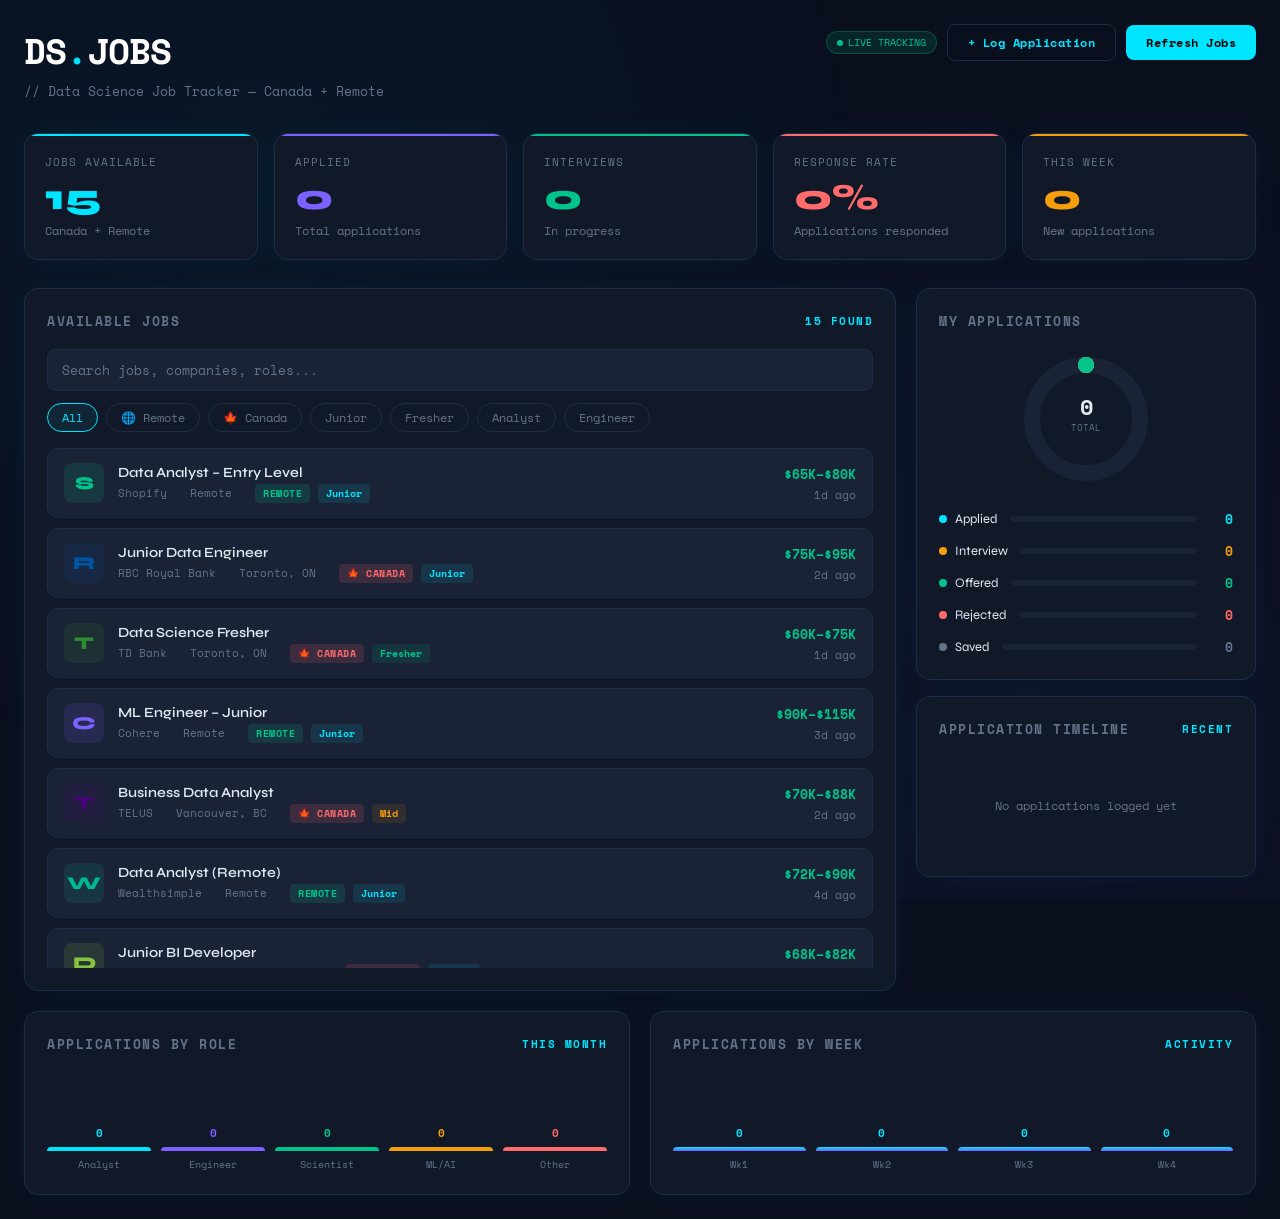
==== ds_job_tracker.html @ 75e27d28 "Update print statement from 'Hello' to 'Goodbye'" ====
<!DOCTYPE html>
<html lang="en">
<head>
<meta charset="UTF-8">
<meta name="viewport" content="width=device-width, initial-scale=1.0">
<title>DS Job Tracker</title>
<link href="https://fonts.googleapis.com/css2?family=Space+Mono:wght@400;700&family=Syne:wght@400;600;800&display=swap" rel="stylesheet">
<style>
  :root {
    --bg: #0a0f1e;
    --surface: #111827;
    --surface2: #1a2235;
    --border: #1e2d45;
    --accent: #00e5ff;
    --accent2: #7b61ff;
    --accent3: #ff6b6b;
    --accent4: #00c48c;
    --text: #e2e8f0;
    --muted: #64748b;
    --card-glow: 0 0 24px rgba(0,229,255,0.06);
  }

  * { box-sizing: border-box; margin: 0; padding: 0; }

  body {
    background: var(--bg);
    color: var(--text);
    font-family: 'Syne', sans-serif;
    min-height: 100vh;
    padding: 24px;
  }

  /* Grid noise texture overlay */
  body::before {
    content: '';
    position: fixed;
    inset: 0;
    background-image: radial-gradient(circle at 20% 20%, rgba(0,229,255,0.04) 0%, transparent 50%),
                      radial-gradient(circle at 80% 80%, rgba(123,97,255,0.04) 0%, transparent 50%);
    pointer-events: none;
    z-index: 0;
  }

  .container { max-width: 1300px; margin: 0 auto; position: relative; z-index: 1; }

  header {
    display: flex;
    align-items: flex-start;
    justify-content: space-between;
    margin-bottom: 32px;
    flex-wrap: wrap;
    gap: 16px;
  }

  .logo-area h1 {
    font-family: 'Space Mono', monospace;
    font-size: clamp(22px, 4vw, 36px);
    font-weight: 700;
    letter-spacing: -1px;
    color: #fff;
  }

  .logo-area h1 span { color: var(--accent); }

  .logo-area p {
    color: var(--muted);
    font-size: 13px;
    margin-top: 4px;
    font-family: 'Space Mono', monospace;
  }

  .header-actions { display: flex; gap: 10px; align-items: center; }

  .btn {
    padding: 9px 20px;
    border-radius: 8px;
    border: none;
    cursor: pointer;
    font-family: 'Space Mono', monospace;
    font-size: 12px;
    font-weight: 700;
    letter-spacing: 0.5px;
    transition: all 0.2s;
  }

  .btn-primary {
    background: var(--accent);
    color: #000;
  }
  .btn-primary:hover { background: #fff; transform: translateY(-1px); }

  .btn-ghost {
    background: transparent;
    color: var(--accent);
    border: 1px solid var(--border);
  }
  .btn-ghost:hover { border-color: var(--accent); background: rgba(0,229,255,0.06); }

  /* Stats Row */
  .stats-row {
    display: grid;
    grid-template-columns: repeat(auto-fit, minmax(180px, 1fr));
    gap: 16px;
    margin-bottom: 28px;
  }

  .stat-card {
    background: var(--surface);
    border: 1px solid var(--border);
    border-radius: 14px;
    padding: 20px;
    box-shadow: var(--card-glow);
    position: relative;
    overflow: hidden;
    transition: transform 0.2s;
  }

  .stat-card:hover { transform: translateY(-2px); }

  .stat-card::before {
    content: '';
    position: absolute;
    top: 0; left: 0; right: 0;
    height: 2px;
    border-radius: 14px 14px 0 0;
  }

  .stat-card.c1::before { background: var(--accent); }
  .stat-card.c2::before { background: var(--accent2); }
  .stat-card.c3::before { background: var(--accent4); }
  .stat-card.c4::before { background: var(--accent3); }
  .stat-card.c5::before { background: #f59e0b; }

  .stat-label {
    font-size: 11px;
    color: var(--muted);
    text-transform: uppercase;
    letter-spacing: 1px;
    font-family: 'Space Mono', monospace;
    margin-bottom: 10px;
  }

  .stat-value {
    font-size: 36px;
    font-weight: 800;
    line-height: 1;
    margin-bottom: 6px;
  }

  .stat-sub {
    font-size: 12px;
    color: var(--muted);
    font-family: 'Space Mono', monospace;
  }

  /* Main grid */
  .main-grid {
    display: grid;
    grid-template-columns: 1fr 340px;
    gap: 20px;
    margin-bottom: 20px;
  }

  @media (max-width: 900px) {
    .main-grid { grid-template-columns: 1fr; }
  }

  .card {
    background: var(--surface);
    border: 1px solid var(--border);
    border-radius: 14px;
    padding: 22px;
    box-shadow: var(--card-glow);
  }

  .card-title {
    font-size: 13px;
    font-weight: 600;
    text-transform: uppercase;
    letter-spacing: 1.5px;
    color: var(--muted);
    margin-bottom: 18px;
    display: flex;
    align-items: center;
    justify-content: space-between;
    font-family: 'Space Mono', monospace;
  }

  .card-title span { color: var(--accent); font-size: 11px; }

  /* Job listings */
  .filters {
    display: flex;
    gap: 8px;
    flex-wrap: wrap;
    margin-bottom: 16px;
  }

  .filter-btn {
    padding: 5px 14px;
    border-radius: 20px;
    border: 1px solid var(--border);
    background: transparent;
    color: var(--muted);
    font-size: 12px;
    cursor: pointer;
    font-family: 'Space Mono', monospace;
    transition: all 0.18s;
  }

  .filter-btn.active, .filter-btn:hover {
    border-color: var(--accent);
    color: var(--accent);
    background: rgba(0,229,255,0.07);
  }

  .job-list { display: flex; flex-direction: column; gap: 10px; max-height: 520px; overflow-y: auto; }

  .job-list::-webkit-scrollbar { width: 4px; }
  .job-list::-webkit-scrollbar-track { background: transparent; }
  .job-list::-webkit-scrollbar-thumb { background: var(--border); border-radius: 4px; }

  .job-item {
    display: flex;
    align-items: center;
    gap: 14px;
    padding: 14px 16px;
    background: var(--surface2);
    border: 1px solid var(--border);
    border-radius: 10px;
    cursor: pointer;
    transition: all 0.18s;
    position: relative;
  }

  .job-item:hover { border-color: var(--accent); background: rgba(0,229,255,0.03); }

  .job-logo {
    width: 40px; height: 40px;
    border-radius: 8px;
    display: flex;
    align-items: center;
    justify-content: center;
    font-size: 18px;
    flex-shrink: 0;
    font-weight: 800;
  }

  .job-info { flex: 1; min-width: 0; }

  .job-title {
    font-size: 14px;
    font-weight: 600;
    margin-bottom: 3px;
    white-space: nowrap;
    overflow: hidden;
    text-overflow: ellipsis;
  }

  .job-meta {
    font-size: 11px;
    color: var(--muted);
    font-family: 'Space Mono', monospace;
    display: flex;
    gap: 8px;
    align-items: center;
    flex-wrap: wrap;
  }

  .job-meta .dot { color: var(--border); }

  .badge {
    padding: 2px 8px;
    border-radius: 4px;
    font-size: 10px;
    font-family: 'Space Mono', monospace;
    font-weight: 700;
    text-transform: uppercase;
    letter-spacing: 0.5px;
  }

  .badge-remote { background: rgba(0,196,140,0.15); color: var(--accent4); }
  .badge-canada { background: rgba(255,107,107,0.15); color: var(--accent3); }
  .badge-hybrid { background: rgba(123,97,255,0.15); color: var(--accent2); }

  .level-badge {
    padding: 2px 8px;
    border-radius: 4px;
    font-size: 10px;
    font-family: 'Space Mono', monospace;
    font-weight: 700;
  }

  .level-junior { background: rgba(0,229,255,0.1); color: var(--accent); }
  .level-mid { background: rgba(245,158,11,0.1); color: #f59e0b; }
  .level-fresh { background: rgba(0,196,140,0.12); color: var(--accent4); }

  .job-right { text-align: right; flex-shrink: 0; }
  .job-salary { font-size: 13px; font-weight: 700; color: var(--accent4); font-family: 'Space Mono', monospace; }
  .job-age { font-size: 11px; color: var(--muted); font-family: 'Space Mono', monospace; margin-top: 3px; }

  /* Application status mini-bar */
  .status-dot {
    width: 8px; height: 8px;
    border-radius: 50%;
    flex-shrink: 0;
  }
  .status-dot.applied { background: var(--accent); }
  .status-dot.interview { background: #f59e0b; }
  .status-dot.offered { background: var(--accent4); }
  .status-dot.rejected { background: var(--accent3); }
  .status-dot.saved { background: var(--muted); }

  /* Sidebar - Application tracker */
  .app-stats { display: flex; flex-direction: column; gap: 12px; }

  .app-status-row {
    display: flex;
    align-items: center;
    justify-content: space-between;
  }

  .app-status-label {
    display: flex;
    align-items: center;
    gap: 8px;
    font-size: 13px;
  }

  .app-status-bar-wrap {
    flex: 1;
    margin: 0 12px;
    background: var(--surface2);
    border-radius: 4px;
    height: 6px;
    overflow: hidden;
  }

  .app-status-bar {
    height: 100%;
    border-radius: 4px;
    transition: width 1s ease;
  }

  .app-count {
    font-family: 'Space Mono', monospace;
    font-size: 13px;
    font-weight: 700;
    min-width: 24px;
    text-align: right;
  }

  /* Donut chart */
  .donut-wrap { display: flex; justify-content: center; margin: 16px 0 20px; }

  svg.donut { width: 140px; height: 140px; }

  /* Timeline */
  .timeline { display: flex; flex-direction: column; gap: 0; max-height: 320px; overflow-y: auto; }

  .timeline::-webkit-scrollbar { width: 4px; }
  .timeline::-webkit-scrollbar-thumb { background: var(--border); border-radius: 4px; }

  .tl-item {
    display: flex;
    gap: 12px;
    position: relative;
    padding-bottom: 16px;
  }

  .tl-item:last-child { padding-bottom: 0; }

  .tl-line {
    display: flex;
    flex-direction: column;
    align-items: center;
    flex-shrink: 0;
  }

  .tl-dot {
    width: 10px; height: 10px;
    border-radius: 50%;
    flex-shrink: 0;
    margin-top: 3px;
  }

  .tl-connector {
    width: 1px;
    flex: 1;
    background: var(--border);
    margin-top: 4px;
    min-height: 20px;
  }

  .tl-item:last-child .tl-connector { display: none; }

  .tl-body { flex: 1; }

  .tl-date {
    font-size: 10px;
    color: var(--muted);
    font-family: 'Space Mono', monospace;
    margin-bottom: 3px;
  }

  .tl-title { font-size: 13px; font-weight: 600; margin-bottom: 2px; }
  .tl-company { font-size: 11px; color: var(--muted); font-family: 'Space Mono', monospace; }

  /* Bottom row */
  .bottom-row {
    display: grid;
    grid-template-columns: 1fr 1fr;
    gap: 20px;
  }

  @media (max-width: 700px) {
    .bottom-row { grid-template-columns: 1fr; }
  }

  /* Bar chart */
  .bar-chart { display: flex; align-items: flex-end; gap: 10px; height: 100px; margin-top: 8px; }

  .bar-col { display: flex; flex-direction: column; align-items: center; gap: 6px; flex: 1; }

  .bar {
    width: 100%;
    border-radius: 4px 4px 0 0;
    transition: height 0.8s ease;
    min-height: 4px;
  }

  .bar-label { font-size: 10px; color: var(--muted); font-family: 'Space Mono', monospace; text-align: center; }
  .bar-val { font-size: 11px; font-weight: 700; font-family: 'Space Mono', monospace; }

  /* Add job modal */
  .modal-overlay {
    display: none;
    position: fixed;
    inset: 0;
    background: rgba(10,15,30,0.85);
    backdrop-filter: blur(4px);
    z-index: 100;
    align-items: center;
    justify-content: center;
  }

  .modal-overlay.open { display: flex; }

  .modal {
    background: var(--surface);
    border: 1px solid var(--border);
    border-radius: 18px;
    padding: 28px;
    width: 480px;
    max-width: 95vw;
    max-height: 90vh;
    overflow-y: auto;
    box-shadow: 0 24px 60px rgba(0,0,0,0.6);
  }

  .modal h2 {
    font-size: 18px;
    font-weight: 800;
    margin-bottom: 20px;
    font-family: 'Space Mono', monospace;
  }

  .form-group { margin-bottom: 16px; }

  .form-group label {
    display: block;
    font-size: 11px;
    color: var(--muted);
    text-transform: uppercase;
    letter-spacing: 1px;
    font-family: 'Space Mono', monospace;
    margin-bottom: 7px;
  }

  .form-group input,
  .form-group select,
  .form-group textarea {
    width: 100%;
    background: var(--surface2);
    border: 1px solid var(--border);
    border-radius: 8px;
    color: var(--text);
    font-family: 'Syne', sans-serif;
    font-size: 14px;
    padding: 10px 14px;
    outline: none;
    transition: border-color 0.18s;
  }

  .form-group input:focus,
  .form-group select:focus,
  .form-group textarea:focus { border-color: var(--accent); }

  .form-group textarea { resize: vertical; min-height: 70px; }

  .form-row { display: grid; grid-template-columns: 1fr 1fr; gap: 12px; }

  .modal-actions { display: flex; gap: 10px; margin-top: 20px; }

  /* Chip group */
  .chip-group { display: flex; gap: 8px; flex-wrap: wrap; }

  .chip {
    padding: 6px 14px;
    border-radius: 20px;
    border: 1px solid var(--border);
    background: transparent;
    color: var(--muted);
    font-size: 12px;
    cursor: pointer;
    font-family: 'Space Mono', monospace;
    transition: all 0.15s;
  }

  .chip.selected {
    border-color: var(--accent);
    color: var(--accent);
    background: rgba(0,229,255,0.08);
  }

  .live-badge {
    display: inline-flex;
    align-items: center;
    gap: 5px;
    background: rgba(0,196,140,0.12);
    color: var(--accent4);
    font-size: 10px;
    font-family: 'Space Mono', monospace;
    padding: 3px 10px;
    border-radius: 20px;
    border: 1px solid rgba(0,196,140,0.25);
  }

  .live-dot {
    width: 6px; height: 6px;
    border-radius: 50%;
    background: var(--accent4);
    animation: pulse 1.5s infinite;
  }

  @keyframes pulse {
    0%, 100% { opacity: 1; }
    50% { opacity: 0.3; }
  }

  .empty-state {
    text-align: center;
    padding: 40px 20px;
    color: var(--muted);
    font-family: 'Space Mono', monospace;
    font-size: 12px;
  }

  .search-bar {
    width: 100%;
    background: var(--surface2);
    border: 1px solid var(--border);
    border-radius: 8px;
    color: var(--text);
    font-family: 'Space Mono', monospace;
    font-size: 13px;
    padding: 10px 14px;
    outline: none;
    margin-bottom: 12px;
    transition: border-color 0.18s;
  }

  .search-bar:focus { border-color: var(--accent); }
  .search-bar::placeholder { color: var(--muted); }

  option { background: var(--surface); }
</style>
</head>
<body>
<div class="container">
  <header>
    <div class="logo-area">
      <h1>DS<span>.</span>JOBS</h1>
      <p>// Data Science Job Tracker — Canada + Remote</p>
    </div>
    <div class="header-actions">
      <div class="live-badge"><div class="live-dot"></div> LIVE TRACKING</div>
      <button class="btn btn-ghost" onclick="openModal()">+ Log Application</button>
      <button class="btn btn-primary" onclick="fetchNewJobs()">Refresh Jobs</button>
    </div>
  </header>

  <!-- Stats row -->
  <div class="stats-row" id="statsRow">
    <div class="stat-card c1">
      <div class="stat-label">Jobs Available</div>
      <div class="stat-value" id="statAvailable" style="color:var(--accent)">—</div>
      <div class="stat-sub">Canada + Remote</div>
    </div>
    <div class="stat-card c2">
      <div class="stat-label">Applied</div>
      <div class="stat-value" id="statApplied" style="color:var(--accent2)">0</div>
      <div class="stat-sub">Total applications</div>
    </div>
    <div class="stat-card c3">
      <div class="stat-label">Interviews</div>
      <div class="stat-value" id="statInterview" style="color:var(--accent4)">0</div>
      <div class="stat-sub">In progress</div>
    </div>
    <div class="stat-card c4">
      <div class="stat-label">Response Rate</div>
      <div class="stat-value" id="statRate" style="color:var(--accent3)">0%</div>
      <div class="stat-sub">Applications responded</div>
    </div>
    <div class="stat-card c5">
      <div class="stat-label">This Week</div>
      <div class="stat-value" id="statWeek" style="color:#f59e0b">0</div>
      <div class="stat-sub">New applications</div>
    </div>
  </div>

  <!-- Main Grid -->
  <div class="main-grid">
    <!-- Job Listings -->
    <div class="card">
      <div class="card-title">
        Available Jobs <span id="jobCount">Loading...</span>
      </div>
      <input type="text" class="search-bar" placeholder="Search jobs, companies, roles..." id="searchBar" oninput="filterJobs()">
      <div class="filters" id="filterBar">
        <button class="filter-btn active" onclick="setFilter('all', this)">All</button>
        <button class="filter-btn" onclick="setFilter('remote', this)">🌐 Remote</button>
        <button class="filter-btn" onclick="setFilter('canada', this)">🍁 Canada</button>
        <button class="filter-btn" onclick="setFilter('junior', this)">Junior</button>
        <button class="filter-btn" onclick="setFilter('fresh', this)">Fresher</button>
        <button class="filter-btn" onclick="setFilter('analyst', this)">Analyst</button>
        <button class="filter-btn" onclick="setFilter('engineer', this)">Engineer</button>
      </div>
      <div class="job-list" id="jobList">
        <div class="empty-state">⟳ Fetching latest jobs...</div>
      </div>
    </div>

    <!-- Sidebar -->
    <div style="display:flex;flex-direction:column;gap:16px;">
      <!-- Application Status -->
      <div class="card">
        <div class="card-title">My Applications</div>
        <!-- Donut -->
        <div class="donut-wrap">
          <svg class="donut" viewBox="0 0 140 140">
            <circle cx="70" cy="70" r="54" fill="none" stroke="#1a2235" stroke-width="16"/>
            <circle id="donut-applied" cx="70" cy="70" r="54" fill="none" stroke="#00e5ff" stroke-width="16"
              stroke-dasharray="0 339" stroke-linecap="round" transform="rotate(-90 70 70)" style="transition:stroke-dasharray 1s ease"/>
            <circle id="donut-interview" cx="70" cy="70" r="54" fill="none" stroke="#f59e0b" stroke-width="16"
              stroke-dasharray="0 339" stroke-dashoffset="0" stroke-linecap="round" transform="rotate(-90 70 70)" style="transition:all 1s ease"/>
            <circle id="donut-offered" cx="70" cy="70" r="54" fill="none" stroke="#00c48c" stroke-width="16"
              stroke-dasharray="0 339" stroke-linecap="round" transform="rotate(-90 70 70)" style="transition:all 1s ease"/>
            <text x="70" y="66" text-anchor="middle" fill="#e2e8f0" font-family="Space Mono" font-size="22" font-weight="700" id="donutTotal">0</text>
            <text x="70" y="82" text-anchor="middle" fill="#64748b" font-family="Space Mono" font-size="9">TOTAL</text>
          </svg>
        </div>
        <div class="app-stats" id="appStats">
          <div class="app-status-row">
            <div class="app-status-label"><div class="status-dot applied"></div> Applied</div>
            <div class="app-status-bar-wrap"><div class="app-status-bar" id="bar-applied" style="background:var(--accent);width:0%"></div></div>
            <div class="app-count" style="color:var(--accent)" id="cnt-applied">0</div>
          </div>
          <div class="app-status-row">
            <div class="app-status-label"><div class="status-dot interview"></div> Interview</div>
            <div class="app-status-bar-wrap"><div class="app-status-bar" id="bar-interview" style="background:#f59e0b;width:0%"></div></div>
            <div class="app-count" style="color:#f59e0b" id="cnt-interview">0</div>
          </div>
          <div class="app-status-row">
            <div class="app-status-label"><div class="status-dot offered"></div> Offered</div>
            <div class="app-status-bar-wrap"><div class="app-status-bar" id="bar-offered" style="background:var(--accent4);width:0%"></div></div>
            <div class="app-count" style="color:var(--accent4)" id="cnt-offered">0</div>
          </div>
          <div class="app-status-row">
            <div class="app-status-label"><div class="status-dot rejected"></div> Rejected</div>
            <div class="app-status-bar-wrap"><div class="app-status-bar" id="bar-rejected" style="background:var(--accent3);width:0%"></div></div>
            <div class="app-count" style="color:var(--accent3)" id="cnt-rejected">0</div>
          </div>
          <div class="app-status-row">
            <div class="app-status-label"><div class="status-dot saved"></div> Saved</div>
            <div class="app-status-bar-wrap"><div class="app-status-bar" id="bar-saved" style="background:var(--muted);width:0%"></div></div>
            <div class="app-count" style="color:var(--muted)" id="cnt-saved">0</div>
          </div>
        </div>
      </div>

      <!-- Timeline -->
      <div class="card">
        <div class="card-title">Application Timeline <span>RECENT</span></div>
        <div class="timeline" id="timeline">
          <div class="empty-state">No applications logged yet</div>
        </div>
      </div>
    </div>
  </div>

  <!-- Bottom Row: Charts -->
  <div class="bottom-row">
    <div class="card">
      <div class="card-title">Applications by Role <span>THIS MONTH</span></div>
      <div class="bar-chart" id="roleChart">
        <div class="bar-col"><div class="bar-val" style="color:var(--accent)">0</div><div class="bar" style="height:4px;background:var(--accent)"></div><div class="bar-label">Analyst</div></div>
        <div class="bar-col"><div class="bar-val" style="color:var(--accent2)">0</div><div class="bar" style="height:4px;background:var(--accent2)"></div><div class="bar-label">Engineer</div></div>
        <div class="bar-col"><div class="bar-val" style="color:var(--accent4)">0</div><div class="bar" style="height:4px;background:var(--accent4)"></div><div class="bar-label">Scientist</div></div>
        <div class="bar-col"><div class="bar-val" style="color:#f59e0b">0</div><div class="bar" style="height:4px;background:#f59e0b"></div><div class="bar-label">ML/AI</div></div>
        <div class="bar-col"><div class="bar-val" style="color:var(--accent3)">0</div><div class="bar" style="height:4px;background:var(--accent3)"></div><div class="bar-label">Other</div></div>
      </div>
    </div>
    <div class="card">
      <div class="card-title">Applications by Week <span>ACTIVITY</span></div>
      <div class="bar-chart" id="weekChart">
        <div class="bar-col"><div class="bar-val" style="color:var(--accent)">0</div><div class="bar" style="height:4px;background:linear-gradient(to top, var(--accent2), var(--accent))"></div><div class="bar-label">Wk1</div></div>
        <div class="bar-col"><div class="bar-val" style="color:var(--accent)">0</div><div class="bar" style="height:4px;background:linear-gradient(to top, var(--accent2), var(--accent))"></div><div class="bar-label">Wk2</div></div>
        <div class="bar-col"><div class="bar-val" style="color:var(--accent)">0</div><div class="bar" style="height:4px;background:linear-gradient(to top, var(--accent2), var(--accent))"></div><div class="bar-label">Wk3</div></div>
        <div class="bar-col"><div class="bar-val" style="color:var(--accent)">0</div><div class="bar" style="height:4px;background:linear-gradient(to top, var(--accent2), var(--accent))"></div><div class="bar-label">Wk4</div></div>
      </div>
    </div>
  </div>
</div>

<!-- Modal -->
<div class="modal-overlay" id="modalOverlay">
  <div class="modal">
    <h2>// LOG APPLICATION</h2>
    <div class="form-row">
      <div class="form-group">
        <label>Company Name *</label>
        <input type="text" id="f-company" placeholder="e.g. Shopify">
      </div>
      <div class="form-group">
        <label>Job Title *</label>
        <input type="text" id="f-title" placeholder="e.g. Data Analyst">
      </div>
    </div>
    <div class="form-row">
      <div class="form-group">
        <label>Location</label>
        <select id="f-location">
          <option value="Remote">Remote</option>
          <option value="Toronto, ON">Toronto, ON</option>
          <option value="Vancouver, BC">Vancouver, BC</option>
          <option value="Calgary, AB">Calgary, AB</option>
          <option value="Montreal, QC">Montreal, QC</option>
          <option value="Ottawa, ON">Ottawa, ON</option>
          <option value="Edmonton, AB">Edmonton, AB</option>
          <option value="Hybrid">Hybrid</option>
          <option value="Other Canada">Other Canada</option>
        </select>
      </div>
      <div class="form-group">
        <label>Salary Range</label>
        <input type="text" id="f-salary" placeholder="e.g. $70K–$90K">
      </div>
    </div>
    <div class="form-group">
      <label>Role Type</label>
      <div class="chip-group" id="roleChips">
        <button class="chip selected" onclick="selectChip(this,'role')">Analyst</button>
        <button class="chip" onclick="selectChip(this,'role')">Engineer</button>
        <button class="chip" onclick="selectChip(this,'role')">Scientist</button>
        <button class="chip" onclick="selectChip(this,'role')">ML/AI</button>
        <button class="chip" onclick="selectChip(this,'role')">BI/Reporting</button>
        <button class="chip" onclick="selectChip(this,'role')">Other</button>
      </div>
    </div>
    <div class="form-group">
      <label>Level</label>
      <div class="chip-group" id="levelChips">
        <button class="chip selected" onclick="selectChip(this,'level')">Fresher</button>
        <button class="chip" onclick="selectChip(this,'level')">Junior</button>
        <button class="chip" onclick="selectChip(this,'level')">Mid-level</button>
        <button class="chip" onclick="selectChip(this,'level')">Senior</button>
      </div>
    </div>
    <div class="form-group">
      <label>Status</label>
      <div class="chip-group" id="statusChips">
        <button class="chip selected" onclick="selectChip(this,'status')">Applied</button>
        <button class="chip" onclick="selectChip(this,'status')">Interview</button>
        <button class="chip" onclick="selectChip(this,'status')">Offered</button>
        <button class="chip" onclick="selectChip(this,'status')">Rejected</button>
        <button class="chip" onclick="selectChip(this,'status')">Saved</button>
      </div>
    </div>
    <div class="form-group">
      <label>Date Applied</label>
      <input type="date" id="f-date">
    </div>
    <div class="form-group">
      <label>Notes</label>
      <textarea id="f-notes" placeholder="Job link, recruiter name, any notes..."></textarea>
    </div>
    <div class="modal-actions">
      <button class="btn btn-primary" onclick="saveApplication()" style="flex:1">Save Application</button>
      <button class="btn btn-ghost" onclick="closeModal()">Cancel</button>
    </div>
  </div>
</div>

<script>
// ── Data store ───────────────────────────────────────────────
const STORAGE_KEY = 'ds_job_tracker_v2';

function loadData() {
  try {
    return JSON.parse(localStorage.getItem(STORAGE_KEY)) || { applications: [] };
  } catch { return { applications: [] }; }
}

function saveData(data) {
  try { localStorage.setItem(STORAGE_KEY, JSON.stringify(data)); } catch {}
}

let state = loadData();
let allJobs = [];
let currentFilter = 'all';

// ── Sample job listings (simulated from real sources) ─────────
const sampleJobs = [
  { id:1, title:"Data Analyst – Entry Level", company:"Shopify", logo:"S", logoColor:"#00c48c", location:"Remote", type:"remote", level:"junior", role:"analyst", salary:"$65K–$80K", daysAgo:1, url:"#" },
  { id:2, title:"Junior Data Engineer", company:"RBC Royal Bank", logo:"R", logoColor:"#0055a5", location:"Toronto, ON", type:"canada", level:"junior", role:"engineer", salary:"$75K–$95K", daysAgo:2, url:"#" },
  { id:3, title:"Data Science Fresher", company:"TD Bank", logo:"T", logoColor:"#2c8e30", location:"Toronto, ON", type:"canada", level:"fresh", role:"scientist", salary:"$60K–$75K", daysAgo:1, url:"#" },
  { id:4, title:"ML Engineer – Junior", company:"Cohere", logo:"C", logoColor:"#7b61ff", location:"Remote", type:"remote", level:"junior", role:"engineer", salary:"$90K–$115K", daysAgo:3, url:"#" },
  { id:5, title:"Business Data Analyst", company:"TELUS", logo:"T", logoColor:"#4b0082", location:"Vancouver, BC", type:"canada", level:"mid", role:"analyst", salary:"$70K–$88K", daysAgo:2, url:"#" },
  { id:6, title:"Data Analyst (Remote)", company:"Wealthsimple", logo:"W", logoColor:"#00b894", location:"Remote", type:"remote", level:"junior", role:"analyst", salary:"$72K–$90K", daysAgo:4, url:"#" },
  { id:7, title:"Junior BI Developer", company:"Deloitte Canada", logo:"D", logoColor:"#86c440", location:"Calgary, AB", type:"canada", level:"junior", role:"analyst", salary:"$68K–$82K", daysAgo:1, url:"#" },
  { id:8, title:"Data Engineer Trainee", company:"Bell Canada", logo:"B", logoColor:"#00aeef", location:"Montreal, QC", type:"canada", level:"fresh", role:"engineer", salary:"$58K–$72K", daysAgo:5, url:"#" },
  { id:9, title:"Remote ML Researcher", company:"Scale AI", logo:"S", logoColor:"#ff6b6b", location:"Remote", type:"remote", level:"mid", role:"engineer", salary:"$95K–$130K", daysAgo:2, url:"#" },
  { id:10, title:"Data Analyst – New Grad", company:"Intact Insurance", logo:"I", logoColor:"#f59e0b", location:"Ottawa, ON", type:"canada", level:"fresh", role:"analyst", salary:"$55K–$68K", daysAgo:3, url:"#" },
  { id:11, title:"Junior Data Scientist", company:"Loblaw Companies", logo:"L", logoColor:"#e63946", location:"Toronto, ON", type:"canada", level:"junior", role:"scientist", salary:"$72K–$88K", daysAgo:1, url:"#" },
  { id:12, title:"Data Analyst – Remote OK", company:"HubSpot", logo:"H", logoColor:"#ff7a59", location:"Remote", type:"remote", level:"junior", role:"analyst", salary:"$75K–$95K", daysAgo:6, url:"#" },
  { id:13, title:"Analytics Engineer (Entry)", company:"Manulife", logo:"M", logoColor:"#00587a", location:"Toronto, ON", type:"canada", level:"junior", role:"engineer", salary:"$70K–$87K", daysAgo:2, url:"#" },
  { id:14, title:"AI/ML Intern → Full Time", company:"Microsoft Canada", logo:"M", logoColor:"#0078d4", location:"Vancouver, BC", type:"canada", level:"fresh", role:"engineer", salary:"$65K–$85K", daysAgo:4, url:"#" },
  { id:15, title:"Remote Data Analyst", company:"Yelp", logo:"Y", logoColor:"#ff1a1a", location:"Remote", type:"remote", level:"junior", role:"analyst", salary:"$70K–$88K", daysAgo:3, url:"#" },
];

allJobs = sampleJobs;

// ── Filter logic ───────────────────────────────────────────────
function setFilter(f, btn) {
  currentFilter = f;
  document.querySelectorAll('.filter-btn').forEach(b => b.classList.remove('active'));
  btn.classList.add('active');
  renderJobs();
}

function filterJobs() { renderJobs(); }

function renderJobs() {
  const search = document.getElementById('searchBar').value.toLowerCase();
  let jobs = allJobs.filter(j => {
    const matchSearch = !search ||
      j.title.toLowerCase().includes(search) ||
      j.company.toLowerCase().includes(search) ||
      j.role.toLowerCase().includes(search);
    const matchFilter =
      currentFilter === 'all' ||
      j.type === currentFilter ||
      j.level === currentFilter ||
      j.role === currentFilter;
    return matchSearch && matchFilter;
  });

  const list = document.getElementById('jobList');
  document.getElementById('jobCount').textContent = `${jobs.length} found`;

  if (!jobs.length) {
    list.innerHTML = '<div class="empty-state">No jobs match your filters</div>';
    return;
  }

  list.innerHTML = jobs.map(j => {
    const typeBadge = j.type === 'remote'
      ? '<span class="badge badge-remote">Remote</span>'
      : '<span class="badge badge-canada">🍁 Canada</span>';
    const levelBadge = j.level === 'junior'
      ? '<span class="level-badge level-junior">Junior</span>'
      : j.level === 'fresh'
      ? '<span class="level-badge level-fresh">Fresher</span>'
      : '<span class="level-badge level-mid">Mid</span>';
    const applied = state.applications.find(a => a.company === j.company && a.title === j.title);
    const appliedMark = applied ? `<div class="status-dot ${applied.status}" title="Status: ${applied.status}"></div>` : '';
    return `
      <div class="job-item" onclick="quickApply('${j.title.replace(/'/g,"\\'")}','${j.company}','${j.location}','${j.salary}','${j.role}','${j.level}','${j.type}')">
        <div class="job-logo" style="background:${j.logoColor}22;color:${j.logoColor}">${j.logo}</div>
        <div class="job-info">
          <div class="job-title">${j.title}</div>
          <div class="job-meta">
            <span>${j.company}</span>
            <span class="dot">·</span>
            <span>${j.location}</span>
            <span class="dot">·</span>
            ${typeBadge} ${levelBadge}
          </div>
        </div>
        <div class="job-right">
          <div class="job-salary">${j.salary}</div>
          <div class="job-age">${j.daysAgo}d ago</div>
          ${appliedMark}
        </div>
      </div>`;
  }).join('');
}

// ── Stats & Charts ─────────────────────────────────────────────
function updateStats() {
  const apps = state.applications;
  const counts = { applied:0, interview:0, offered:0, rejected:0, saved:0 };
  apps.forEach(a => { if (counts[a.status] !== undefined) counts[a.status]++; });

  const total = apps.length;
  const responded = counts.interview + counts.offered + counts.rejected;
  const rate = total ? Math.round((responded / total) * 100) : 0;

  const now = new Date();
  const weekAgo = new Date(now - 7 * 86400000);
  const thisWeek = apps.filter(a => new Date(a.date) >= weekAgo).length;

  document.getElementById('statAvailable').textContent = allJobs.length;
  document.getElementById('statApplied').textContent = total;
  document.getElementById('statInterview').textContent = counts.interview;
  document.getElementById('statRate').textContent = rate + '%';
  document.getElementById('statWeek').textContent = thisWeek;

  // Status bars
  const max = Math.max(...Object.values(counts), 1);
  Object.keys(counts).forEach(k => {
    document.getElementById('cnt-' + k).textContent = counts[k];
    document.getElementById('bar-' + k).style.width = (counts[k] / max * 100) + '%';
  });

  // Donut
  const C = 339;
  document.getElementById('donutTotal').textContent = total;
  const aW = total ? (counts.applied / total) * C : 0;
  const iW = total ? (counts.interview / total) * C : 0;
  const oW = total ? (counts.offered / total) * C : 0;
  document.getElementById('donut-applied').setAttribute('stroke-dasharray', `${aW} ${C - aW}`);
  document.getElementById('donut-interview').setAttribute('stroke-dasharray', `${iW} ${C - iW}`);
  document.getElementById('donut-interview').setAttribute('stroke-dashoffset', -aW);
  document.getElementById('donut-offered').setAttribute('stroke-dasharray', `${oW} ${C - oW}`);
  document.getElementById('donut-offered').setAttribute('stroke-dashoffset', -(aW + iW));

  updateCharts();
}

function updateCharts() {
  const apps = state.applications;
  const roles = { analyst:0, engineer:0, scientist:0, 'ml/ai':0, other:0 };
  apps.forEach(a => {
    const r = (a.role || '').toLowerCase();
    if (r === 'analyst') roles.analyst++;
    else if (r === 'engineer') roles.engineer++;
    else if (r === 'scientist') roles.scientist++;
    else if (r === 'ml/ai') roles['ml/ai']++;
    else roles.other++;
  });

  const maxRole = Math.max(...Object.values(roles), 1);
  const roleVals = [roles.analyst, roles.engineer, roles.scientist, roles['ml/ai'], roles.other];
  const roleBars = document.getElementById('roleChart').querySelectorAll('.bar-col');
  roleVals.forEach((v, i) => {
    roleBars[i].querySelector('.bar-val').textContent = v;
    roleBars[i].querySelector('.bar').style.height = (v / maxRole * 90 + 4) + 'px';
  });

  // Week chart
  const now = new Date();
  const weekCounts = [0,0,0,0];
  apps.forEach(a => {
    const d = new Date(a.date);
    const daysAgo = Math.floor((now - d) / 86400000);
    const week = Math.floor(daysAgo / 7);
    if (week >= 0 && week < 4) weekCounts[3 - week]++;
  });
  const maxW = Math.max(...weekCounts, 1);
  const weekBars = document.getElementById('weekChart').querySelectorAll('.bar-col');
  weekCounts.forEach((v, i) => {
    weekBars[i].querySelector('.bar-val').textContent = v;
    weekBars[i].querySelector('.bar').style.height = (v / maxW * 90 + 4) + 'px';
  });
}

// ── Timeline ───────────────────────────────────────────────────
function renderTimeline() {
  const tl = document.getElementById('timeline');
  const apps = [...state.applications].sort((a, b) => new Date(b.date) - new Date(a.date)).slice(0, 12);
  if (!apps.length) {
    tl.innerHTML = '<div class="empty-state">No applications logged yet</div>';
    return;
  }
  const statusColor = { applied:'var(--accent)', interview:'#f59e0b', offered:'var(--accent4)', rejected:'var(--accent3)', saved:'var(--muted)' };
  tl.innerHTML = apps.map(a => `
    <div class="tl-item">
      <div class="tl-line">
        <div class="tl-dot" style="background:${statusColor[a.status] || 'var(--muted)'}"></div>
        <div class="tl-connector"></div>
      </div>
      <div class="tl-body">
        <div class="tl-date">${formatDate(a.date)}</div>
        <div class="tl-title">${a.title}</div>
        <div class="tl-company">${a.company} · <span style="color:${statusColor[a.status]}">${a.status.toUpperCase()}</span></div>
      </div>
    </div>`).join('');
}

function formatDate(d) {
  const dt = new Date(d + 'T12:00:00');
  return dt.toLocaleDateString('en-CA', { month: 'short', day: 'numeric', year: 'numeric' });
}

// ── Modal ──────────────────────────────────────────────────────
function openModal() { document.getElementById('modalOverlay').classList.add('open'); }
function closeModal() { document.getElementById('modalOverlay').classList.remove('open'); }

document.getElementById('f-date').value = new Date().toISOString().split('T')[0];

document.getElementById('modalOverlay').addEventListener('click', function(e) {
  if (e.target === this) closeModal();
});

function selectChip(el, group) {
  const parent = el.closest('.chip-group');
  parent.querySelectorAll('.chip').forEach(c => c.classList.remove('selected'));
  el.classList.add('selected');
}

function getSelectedChip(groupId) {
  const sel = document.getElementById(groupId)?.querySelector('.chip.selected');
  return sel ? sel.textContent : '';
}

function quickApply(title, company, location, salary, role, level, type) {
  document.getElementById('f-title').value = title;
  document.getElementById('f-company').value = company;
  document.getElementById('f-salary').value = salary;
  document.getElementById('f-location').value = location;
  // pre-select role chip
  const roleChips = document.getElementById('roleChips').querySelectorAll('.chip');
  roleChips.forEach(c => { c.classList.toggle('selected', c.textContent.toLowerCase() === role); });
  const levelChips = document.getElementById('levelChips').querySelectorAll('.chip');
  levelChips.forEach(c => { c.classList.toggle('selected', c.textContent.toLowerCase() === level || (level==='fresh' && c.textContent==='Fresher')); });
  openModal();
}

function saveApplication() {
  const title = document.getElementById('f-title').value.trim();
  const company = document.getElementById('f-company').value.trim();
  if (!title || !company) { alert('Please fill in Company and Job Title'); return; }

  const app = {
    id: Date.now(),
    title,
    company,
    location: document.getElementById('f-location').value,
    salary: document.getElementById('f-salary').value,
    role: getSelectedChip('roleChips').toLowerCase(),
    level: getSelectedChip('levelChips').toLowerCase(),
    status: getSelectedChip('statusChips').toLowerCase(),
    date: document.getElementById('f-date').value || new Date().toISOString().split('T')[0],
    notes: document.getElementById('f-notes').value,
  };

  state.applications.push(app);
  saveData(state);
  closeModal();
  document.getElementById('f-title').value = '';
  document.getElementById('f-company').value = '';
  document.getElementById('f-salary').value = '';
  document.getElementById('f-notes').value = '';
  refresh();
}

// ── Fetch jobs (simulated) ─────────────────────────────────────
function fetchNewJobs() {
  document.getElementById('jobList').innerHTML = '<div class="empty-state">⟳ Fetching latest jobs...</div>';
  setTimeout(() => {
    // Simulate adding a new job
    const newJob = {
      id: Date.now(),
      title: ["Data Analyst – Remote", "Junior ML Engineer", "Analytics Engineer", "Data Science Associate"][Math.floor(Math.random()*4)],
      company: ["Hootsuite", "BuildDirect", "Ritual", "League", "Benevity"][Math.floor(Math.random()*5)],
      logo: "N",
      logoColor: "#" + Math.floor(Math.random()*0x888888 + 0x888888).toString(16),
      location: ["Remote","Toronto, ON","Calgary, AB","Vancouver, BC"][Math.floor(Math.random()*4)],
      type: Math.random() > 0.5 ? "remote" : "canada",
      level: ["junior","fresh"][Math.floor(Math.random()*2)],
      role: ["analyst","engineer","scientist"][Math.floor(Math.random()*3)],
      salary: "$" + (60 + Math.floor(Math.random()*30)) + "K–$" + (85 + Math.floor(Math.random()*40)) + "K",
      daysAgo: 0,
    };
    newJob.logo = newJob.company[0];
    allJobs.unshift(newJob);
    renderJobs();
    updateStats();
  }, 1200);
}

// ── Init ───────────────────────────────────────────────────────
function refresh() {
  renderJobs();
  renderTimeline();
  updateStats();
}

refresh();
</script>
</body>
</html>
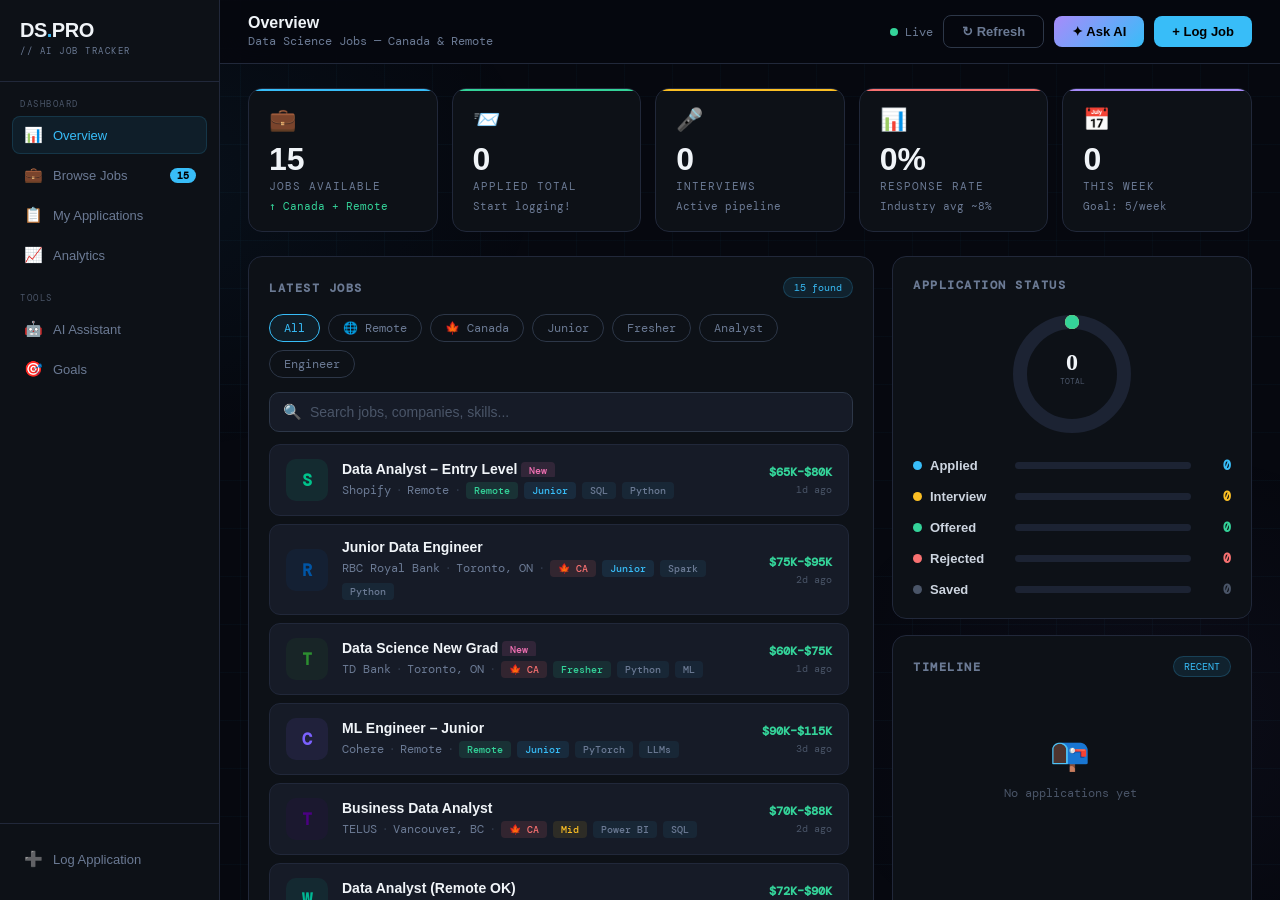
==== commit 7545e998: "Update print statement from 'Hello' to 'Goodbye'" ====
--- a/ds_job_tracker.html
+++ b/ds_job_tracker.html
@@ -3,1112 +3,1534 @@
 <head>
 <meta charset="UTF-8">
 <meta name="viewport" content="width=device-width, initial-scale=1.0">
-<title>DS Job Tracker</title>
-<link href="https://fonts.googleapis.com/css2?family=Space+Mono:wght@400;700&family=Syne:wght@400;600;800&display=swap" rel="stylesheet">
+<title>DS Jobs Pro — AI-Powered Tracker</title>
+<link href="https://fonts.googleapis.com/css2?family=DM+Mono:wght@400;500&family=Cabinet+Grotesk:wght@400;500;700;800;900&display=swap" rel="stylesheet">
 <style>
-  :root {
-    --bg: #0a0f1e;
-    --surface: #111827;
-    --surface2: #1a2235;
-    --border: #1e2d45;
-    --accent: #00e5ff;
-    --accent2: #7b61ff;
-    --accent3: #ff6b6b;
-    --accent4: #00c48c;
-    --text: #e2e8f0;
-    --muted: #64748b;
-    --card-glow: 0 0 24px rgba(0,229,255,0.06);
-  }
-
-  * { box-sizing: border-box; margin: 0; padding: 0; }
-
-  body {
-    background: var(--bg);
-    color: var(--text);
-    font-family: 'Syne', sans-serif;
-    min-height: 100vh;
-    padding: 24px;
-  }
-
-  /* Grid noise texture overlay */
-  body::before {
-    content: '';
-    position: fixed;
-    inset: 0;
-    background-image: radial-gradient(circle at 20% 20%, rgba(0,229,255,0.04) 0%, transparent 50%),
-                      radial-gradient(circle at 80% 80%, rgba(123,97,255,0.04) 0%, transparent 50%);
-    pointer-events: none;
-    z-index: 0;
-  }
-
-  .container { max-width: 1300px; margin: 0 auto; position: relative; z-index: 1; }
-
-  header {
-    display: flex;
-    align-items: flex-start;
-    justify-content: space-between;
-    margin-bottom: 32px;
-    flex-wrap: wrap;
-    gap: 16px;
-  }
-
-  .logo-area h1 {
-    font-family: 'Space Mono', monospace;
-    font-size: clamp(22px, 4vw, 36px);
-    font-weight: 700;
-    letter-spacing: -1px;
-    color: #fff;
-  }
-
-  .logo-area h1 span { color: var(--accent); }
-
-  .logo-area p {
-    color: var(--muted);
-    font-size: 13px;
-    margin-top: 4px;
-    font-family: 'Space Mono', monospace;
-  }
-
-  .header-actions { display: flex; gap: 10px; align-items: center; }
-
-  .btn {
-    padding: 9px 20px;
-    border-radius: 8px;
-    border: none;
-    cursor: pointer;
-    font-family: 'Space Mono', monospace;
-    font-size: 12px;
-    font-weight: 700;
-    letter-spacing: 0.5px;
-    transition: all 0.2s;
-  }
-
-  .btn-primary {
-    background: var(--accent);
-    color: #000;
-  }
-  .btn-primary:hover { background: #fff; transform: translateY(-1px); }
-
-  .btn-ghost {
-    background: transparent;
-    color: var(--accent);
-    border: 1px solid var(--border);
-  }
-  .btn-ghost:hover { border-color: var(--accent); background: rgba(0,229,255,0.06); }
-
-  /* Stats Row */
-  .stats-row {
-    display: grid;
-    grid-template-columns: repeat(auto-fit, minmax(180px, 1fr));
-    gap: 16px;
-    margin-bottom: 28px;
-  }
-
-  .stat-card {
-    background: var(--surface);
-    border: 1px solid var(--border);
-    border-radius: 14px;
-    padding: 20px;
-    box-shadow: var(--card-glow);
-    position: relative;
-    overflow: hidden;
-    transition: transform 0.2s;
-  }
-
-  .stat-card:hover { transform: translateY(-2px); }
-
-  .stat-card::before {
-    content: '';
-    position: absolute;
-    top: 0; left: 0; right: 0;
-    height: 2px;
-    border-radius: 14px 14px 0 0;
-  }
-
-  .stat-card.c1::before { background: var(--accent); }
-  .stat-card.c2::before { background: var(--accent2); }
-  .stat-card.c3::before { background: var(--accent4); }
-  .stat-card.c4::before { background: var(--accent3); }
-  .stat-card.c5::before { background: #f59e0b; }
-
-  .stat-label {
-    font-size: 11px;
-    color: var(--muted);
-    text-transform: uppercase;
-    letter-spacing: 1px;
-    font-family: 'Space Mono', monospace;
-    margin-bottom: 10px;
-  }
-
-  .stat-value {
-    font-size: 36px;
-    font-weight: 800;
-    line-height: 1;
-    margin-bottom: 6px;
-  }
-
-  .stat-sub {
-    font-size: 12px;
-    color: var(--muted);
-    font-family: 'Space Mono', monospace;
-  }
-
-  /* Main grid */
-  .main-grid {
-    display: grid;
-    grid-template-columns: 1fr 340px;
-    gap: 20px;
-    margin-bottom: 20px;
-  }
-
-  @media (max-width: 900px) {
-    .main-grid { grid-template-columns: 1fr; }
-  }
-
-  .card {
-    background: var(--surface);
-    border: 1px solid var(--border);
-    border-radius: 14px;
-    padding: 22px;
-    box-shadow: var(--card-glow);
-  }
-
-  .card-title {
-    font-size: 13px;
-    font-weight: 600;
-    text-transform: uppercase;
-    letter-spacing: 1.5px;
-    color: var(--muted);
-    margin-bottom: 18px;
-    display: flex;
-    align-items: center;
-    justify-content: space-between;
-    font-family: 'Space Mono', monospace;
-  }
-
-  .card-title span { color: var(--accent); font-size: 11px; }
-
-  /* Job listings */
-  .filters {
-    display: flex;
-    gap: 8px;
-    flex-wrap: wrap;
-    margin-bottom: 16px;
-  }
-
-  .filter-btn {
-    padding: 5px 14px;
-    border-radius: 20px;
-    border: 1px solid var(--border);
-    background: transparent;
-    color: var(--muted);
-    font-size: 12px;
-    cursor: pointer;
-    font-family: 'Space Mono', monospace;
-    transition: all 0.18s;
-  }
-
-  .filter-btn.active, .filter-btn:hover {
-    border-color: var(--accent);
-    color: var(--accent);
-    background: rgba(0,229,255,0.07);
-  }
-
-  .job-list { display: flex; flex-direction: column; gap: 10px; max-height: 520px; overflow-y: auto; }
-
-  .job-list::-webkit-scrollbar { width: 4px; }
-  .job-list::-webkit-scrollbar-track { background: transparent; }
-  .job-list::-webkit-scrollbar-thumb { background: var(--border); border-radius: 4px; }
-
-  .job-item {
-    display: flex;
-    align-items: center;
-    gap: 14px;
-    padding: 14px 16px;
-    background: var(--surface2);
-    border: 1px solid var(--border);
-    border-radius: 10px;
-    cursor: pointer;
-    transition: all 0.18s;
-    position: relative;
-  }
-
-  .job-item:hover { border-color: var(--accent); background: rgba(0,229,255,0.03); }
-
-  .job-logo {
-    width: 40px; height: 40px;
-    border-radius: 8px;
-    display: flex;
-    align-items: center;
-    justify-content: center;
-    font-size: 18px;
-    flex-shrink: 0;
-    font-weight: 800;
-  }
-
-  .job-info { flex: 1; min-width: 0; }
-
-  .job-title {
-    font-size: 14px;
-    font-weight: 600;
-    margin-bottom: 3px;
-    white-space: nowrap;
-    overflow: hidden;
-    text-overflow: ellipsis;
-  }
-
-  .job-meta {
-    font-size: 11px;
-    color: var(--muted);
-    font-family: 'Space Mono', monospace;
-    display: flex;
-    gap: 8px;
-    align-items: center;
-    flex-wrap: wrap;
-  }
-
-  .job-meta .dot { color: var(--border); }
-
-  .badge {
-    padding: 2px 8px;
-    border-radius: 4px;
-    font-size: 10px;
-    font-family: 'Space Mono', monospace;
-    font-weight: 700;
-    text-transform: uppercase;
-    letter-spacing: 0.5px;
-  }
-
-  .badge-remote { background: rgba(0,196,140,0.15); color: var(--accent4); }
-  .badge-canada { background: rgba(255,107,107,0.15); color: var(--accent3); }
-  .badge-hybrid { background: rgba(123,97,255,0.15); color: var(--accent2); }
-
-  .level-badge {
-    padding: 2px 8px;
-    border-radius: 4px;
-    font-size: 10px;
-    font-family: 'Space Mono', monospace;
-    font-weight: 700;
-  }
-
-  .level-junior { background: rgba(0,229,255,0.1); color: var(--accent); }
-  .level-mid { background: rgba(245,158,11,0.1); color: #f59e0b; }
-  .level-fresh { background: rgba(0,196,140,0.12); color: var(--accent4); }
-
-  .job-right { text-align: right; flex-shrink: 0; }
-  .job-salary { font-size: 13px; font-weight: 700; color: var(--accent4); font-family: 'Space Mono', monospace; }
-  .job-age { font-size: 11px; color: var(--muted); font-family: 'Space Mono', monospace; margin-top: 3px; }
-
-  /* Application status mini-bar */
-  .status-dot {
-    width: 8px; height: 8px;
-    border-radius: 50%;
-    flex-shrink: 0;
-  }
-  .status-dot.applied { background: var(--accent); }
-  .status-dot.interview { background: #f59e0b; }
-  .status-dot.offered { background: var(--accent4); }
-  .status-dot.rejected { background: var(--accent3); }
-  .status-dot.saved { background: var(--muted); }
-
-  /* Sidebar - Application tracker */
-  .app-stats { display: flex; flex-direction: column; gap: 12px; }
-
-  .app-status-row {
-    display: flex;
-    align-items: center;
-    justify-content: space-between;
-  }
-
-  .app-status-label {
-    display: flex;
-    align-items: center;
-    gap: 8px;
-    font-size: 13px;
-  }
-
-  .app-status-bar-wrap {
-    flex: 1;
-    margin: 0 12px;
-    background: var(--surface2);
-    border-radius: 4px;
-    height: 6px;
-    overflow: hidden;
-  }
-
-  .app-status-bar {
-    height: 100%;
-    border-radius: 4px;
-    transition: width 1s ease;
-  }
-
-  .app-count {
-    font-family: 'Space Mono', monospace;
-    font-size: 13px;
-    font-weight: 700;
-    min-width: 24px;
-    text-align: right;
-  }
-
-  /* Donut chart */
-  .donut-wrap { display: flex; justify-content: center; margin: 16px 0 20px; }
-
-  svg.donut { width: 140px; height: 140px; }
-
-  /* Timeline */
-  .timeline { display: flex; flex-direction: column; gap: 0; max-height: 320px; overflow-y: auto; }
-
-  .timeline::-webkit-scrollbar { width: 4px; }
-  .timeline::-webkit-scrollbar-thumb { background: var(--border); border-radius: 4px; }
-
-  .tl-item {
-    display: flex;
-    gap: 12px;
-    position: relative;
-    padding-bottom: 16px;
-  }
-
-  .tl-item:last-child { padding-bottom: 0; }
-
-  .tl-line {
-    display: flex;
-    flex-direction: column;
-    align-items: center;
-    flex-shrink: 0;
-  }
-
-  .tl-dot {
-    width: 10px; height: 10px;
-    border-radius: 50%;
-    flex-shrink: 0;
-    margin-top: 3px;
-  }
-
-  .tl-connector {
-    width: 1px;
-    flex: 1;
-    background: var(--border);
-    margin-top: 4px;
-    min-height: 20px;
-  }
-
-  .tl-item:last-child .tl-connector { display: none; }
-
-  .tl-body { flex: 1; }
-
-  .tl-date {
-    font-size: 10px;
-    color: var(--muted);
-    font-family: 'Space Mono', monospace;
-    margin-bottom: 3px;
-  }
-
-  .tl-title { font-size: 13px; font-weight: 600; margin-bottom: 2px; }
-  .tl-company { font-size: 11px; color: var(--muted); font-family: 'Space Mono', monospace; }
-
-  /* Bottom row */
-  .bottom-row {
-    display: grid;
-    grid-template-columns: 1fr 1fr;
-    gap: 20px;
-  }
-
-  @media (max-width: 700px) {
-    .bottom-row { grid-template-columns: 1fr; }
-  }
-
-  /* Bar chart */
-  .bar-chart { display: flex; align-items: flex-end; gap: 10px; height: 100px; margin-top: 8px; }
-
-  .bar-col { display: flex; flex-direction: column; align-items: center; gap: 6px; flex: 1; }
-
-  .bar {
-    width: 100%;
-    border-radius: 4px 4px 0 0;
-    transition: height 0.8s ease;
-    min-height: 4px;
-  }
-
-  .bar-label { font-size: 10px; color: var(--muted); font-family: 'Space Mono', monospace; text-align: center; }
-  .bar-val { font-size: 11px; font-weight: 700; font-family: 'Space Mono', monospace; }
-
-  /* Add job modal */
-  .modal-overlay {
-    display: none;
-    position: fixed;
-    inset: 0;
-    background: rgba(10,15,30,0.85);
-    backdrop-filter: blur(4px);
-    z-index: 100;
-    align-items: center;
-    justify-content: center;
-  }
-
-  .modal-overlay.open { display: flex; }
-
-  .modal {
-    background: var(--surface);
-    border: 1px solid var(--border);
-    border-radius: 18px;
-    padding: 28px;
-    width: 480px;
-    max-width: 95vw;
-    max-height: 90vh;
-    overflow-y: auto;
-    box-shadow: 0 24px 60px rgba(0,0,0,0.6);
-  }
-
-  .modal h2 {
-    font-size: 18px;
-    font-weight: 800;
-    margin-bottom: 20px;
-    font-family: 'Space Mono', monospace;
-  }
-
-  .form-group { margin-bottom: 16px; }
-
-  .form-group label {
-    display: block;
-    font-size: 11px;
-    color: var(--muted);
-    text-transform: uppercase;
-    letter-spacing: 1px;
-    font-family: 'Space Mono', monospace;
-    margin-bottom: 7px;
-  }
-
-  .form-group input,
-  .form-group select,
-  .form-group textarea {
-    width: 100%;
-    background: var(--surface2);
-    border: 1px solid var(--border);
-    border-radius: 8px;
-    color: var(--text);
-    font-family: 'Syne', sans-serif;
-    font-size: 14px;
-    padding: 10px 14px;
-    outline: none;
-    transition: border-color 0.18s;
-  }
-
-  .form-group input:focus,
-  .form-group select:focus,
-  .form-group textarea:focus { border-color: var(--accent); }
-
-  .form-group textarea { resize: vertical; min-height: 70px; }
-
-  .form-row { display: grid; grid-template-columns: 1fr 1fr; gap: 12px; }
-
-  .modal-actions { display: flex; gap: 10px; margin-top: 20px; }
-
-  /* Chip group */
-  .chip-group { display: flex; gap: 8px; flex-wrap: wrap; }
-
-  .chip {
-    padding: 6px 14px;
-    border-radius: 20px;
-    border: 1px solid var(--border);
-    background: transparent;
-    color: var(--muted);
-    font-size: 12px;
-    cursor: pointer;
-    font-family: 'Space Mono', monospace;
-    transition: all 0.15s;
-  }
-
-  .chip.selected {
-    border-color: var(--accent);
-    color: var(--accent);
-    background: rgba(0,229,255,0.08);
-  }
-
-  .live-badge {
-    display: inline-flex;
-    align-items: center;
-    gap: 5px;
-    background: rgba(0,196,140,0.12);
-    color: var(--accent4);
-    font-size: 10px;
-    font-family: 'Space Mono', monospace;
-    padding: 3px 10px;
-    border-radius: 20px;
-    border: 1px solid rgba(0,196,140,0.25);
-  }
-
-  .live-dot {
-    width: 6px; height: 6px;
-    border-radius: 50%;
-    background: var(--accent4);
-    animation: pulse 1.5s infinite;
-  }
-
-  @keyframes pulse {
-    0%, 100% { opacity: 1; }
-    50% { opacity: 0.3; }
-  }
-
-  .empty-state {
-    text-align: center;
-    padding: 40px 20px;
-    color: var(--muted);
-    font-family: 'Space Mono', monospace;
-    font-size: 12px;
-  }
-
-  .search-bar {
-    width: 100%;
-    background: var(--surface2);
-    border: 1px solid var(--border);
-    border-radius: 8px;
-    color: var(--text);
-    font-family: 'Space Mono', monospace;
-    font-size: 13px;
-    padding: 10px 14px;
-    outline: none;
-    margin-bottom: 12px;
-    transition: border-color 0.18s;
-  }
-
-  .search-bar:focus { border-color: var(--accent); }
-  .search-bar::placeholder { color: var(--muted); }
-
-  option { background: var(--surface); }
+:root {
+  --bg: #06080f;
+  --s1: #0d1117;
+  --s2: #161b27;
+  --s3: #1c2333;
+  --border: #21283a;
+  --border2: #2d3748;
+  --text: #cdd5e0;
+  --muted: #4a5568;
+  --muted2: #6b7a94;
+  --cyan: #38bdf8;
+  --green: #34d399;
+  --amber: #fbbf24;
+  --red: #f87171;
+  --purple: #a78bfa;
+  --pink: #f472b6;
+  --white: #f0f4f8;
+}
+*{box-sizing:border-box;margin:0;padding:0}
+html{scroll-behavior:smooth}
+body{
+  background:var(--bg);
+  color:var(--text);
+  font-family:'Cabinet Grotesk',sans-serif;
+  min-height:100vh;
+  overflow-x:hidden;
+}
+
+/* Animated background grid */
+body::before{
+  content:'';
+  position:fixed;inset:0;
+  background-image:
+    linear-gradient(rgba(56,189,248,0.03) 1px, transparent 1px),
+    linear-gradient(90deg, rgba(56,189,248,0.03) 1px, transparent 1px);
+  background-size:48px 48px;
+  pointer-events:none;z-index:0;
+}
+body::after{
+  content:'';
+  position:fixed;inset:0;
+  background:
+    radial-gradient(ellipse 600px 400px at 10% 20%, rgba(56,189,248,0.05) 0%, transparent 70%),
+    radial-gradient(ellipse 500px 400px at 90% 80%, rgba(167,139,250,0.04) 0%, transparent 70%);
+  pointer-events:none;z-index:0;
+}
+
+.app{position:relative;z-index:1;display:flex;height:100vh;overflow:hidden;}
+
+/* ── SIDEBAR ─────────────────────────── */
+.sidebar{
+  width:220px;flex-shrink:0;
+  background:var(--s1);
+  border-right:1px solid var(--border);
+  display:flex;flex-direction:column;
+  padding:20px 0;
+  transition:width 0.3s;
+}
+
+.sidebar-logo{
+  padding:0 20px 24px;
+  border-bottom:1px solid var(--border);
+  margin-bottom:16px;
+}
+.sidebar-logo h1{
+  font-size:20px;font-weight:900;
+  letter-spacing:-0.5px;color:var(--white);
+  line-height:1;
+}
+.sidebar-logo h1 em{color:var(--cyan);font-style:normal;}
+.sidebar-logo p{
+  font-family:'DM Mono',monospace;
+  font-size:9px;color:var(--muted2);
+  margin-top:5px;letter-spacing:1.5px;text-transform:uppercase;
+}
+
+.nav-section{padding:0 12px;margin-bottom:8px;}
+.nav-label{
+  font-size:9px;color:var(--muted);
+  text-transform:uppercase;letter-spacing:1.5px;
+  font-family:'DM Mono',monospace;
+  padding:0 8px;margin-bottom:6px;
+}
+.nav-item{
+  display:flex;align-items:center;gap:10px;
+  padding:9px 10px;border-radius:8px;
+  cursor:pointer;transition:all 0.15s;
+  font-size:13px;font-weight:500;color:var(--muted2);
+  border:1px solid transparent;
+  margin-bottom:2px;
+}
+.nav-item:hover{background:var(--s2);color:var(--text);}
+.nav-item.active{
+  background:rgba(56,189,248,0.08);
+  color:var(--cyan);
+  border-color:rgba(56,189,248,0.15);
+}
+.nav-item .icon{font-size:15px;width:20px;text-align:center;}
+.nav-badge{
+  margin-left:auto;
+  background:var(--cyan);color:#000;
+  font-size:10px;font-weight:700;
+  padding:1px 7px;border-radius:10px;
+  font-family:'DM Mono',monospace;
+}
+
+.sidebar-bottom{margin-top:auto;padding:16px 12px 0;border-top:1px solid var(--border);}
+
+/* ── MAIN ─────────────────────────────── */
+.main{flex:1;overflow-y:auto;display:flex;flex-direction:column;}
+
+.main::-webkit-scrollbar{width:5px;}
+.main::-webkit-scrollbar-track{background:transparent;}
+.main::-webkit-scrollbar-thumb{background:var(--border2);border-radius:4px;}
+
+/* ── TOPBAR ───────────────────────────── */
+.topbar{
+  position:sticky;top:0;z-index:50;
+  background:rgba(6,8,15,0.85);
+  backdrop-filter:blur(16px);
+  border-bottom:1px solid var(--border);
+  padding:14px 28px;
+  display:flex;align-items:center;gap:16px;
+}
+.topbar-title{font-size:16px;font-weight:700;color:var(--white);}
+.topbar-sub{font-size:12px;color:var(--muted2);font-family:'DM Mono',monospace;margin-top:1px;}
+.topbar-right{margin-left:auto;display:flex;gap:10px;align-items:center;}
+
+.btn{
+  padding:8px 18px;border-radius:8px;border:none;
+  cursor:pointer;font-family:'Cabinet Grotesk',sans-serif;
+  font-size:13px;font-weight:700;transition:all 0.18s;
+  white-space:nowrap;
+}
+.btn-primary{background:var(--cyan);color:#000;}
+.btn-primary:hover{background:#7dd3fc;transform:translateY(-1px);}
+.btn-ai{
+  background:linear-gradient(135deg,#a78bfa,#38bdf8);
+  color:#000;font-weight:800;
+}
+.btn-ai:hover{opacity:0.9;transform:translateY(-1px);}
+.btn-ghost{
+  background:transparent;color:var(--muted2);
+  border:1px solid var(--border2);
+}
+.btn-ghost:hover{border-color:var(--cyan);color:var(--cyan);}
+
+.pulse-dot{
+  width:8px;height:8px;border-radius:50%;
+  background:var(--green);
+  animation:pulse 2s infinite;
+  display:inline-block;
+}
+@keyframes pulse{0%,100%{opacity:1;transform:scale(1);}50%{opacity:0.5;transform:scale(0.8);}}
+
+/* ── CONTENT ──────────────────────────── */
+.content{padding:24px 28px;flex:1;}
+
+/* ── PAGE SECTIONS ────────────────────── */
+.page{display:none;}
+.page.active{display:block;}
+
+/* ── STAT CARDS ───────────────────────── */
+.stats-grid{
+  display:grid;
+  grid-template-columns:repeat(5,1fr);
+  gap:14px;margin-bottom:24px;
+}
+@media(max-width:1100px){.stats-grid{grid-template-columns:repeat(3,1fr);}}
+
+.stat-card{
+  background:var(--s1);
+  border:1px solid var(--border);
+  border-radius:14px;padding:18px 20px;
+  position:relative;overflow:hidden;
+  transition:transform 0.2s,border-color 0.2s;
+  cursor:default;
+}
+.stat-card:hover{transform:translateY(-2px);border-color:var(--border2);}
+.stat-card::after{
+  content:'';position:absolute;
+  top:0;left:0;right:0;height:2px;
+}
+.stat-card.c-cyan::after{background:var(--cyan);}
+.stat-card.c-green::after{background:var(--green);}
+.stat-card.c-amber::after{background:var(--amber);}
+.stat-card.c-red::after{background:var(--red);}
+.stat-card.c-purple::after{background:var(--purple);}
+
+.stat-icon{font-size:22px;margin-bottom:10px;}
+.stat-val{font-size:32px;font-weight:900;line-height:1;color:var(--white);margin-bottom:4px;}
+.stat-label{font-size:11px;color:var(--muted2);font-family:'DM Mono',monospace;text-transform:uppercase;letter-spacing:1px;}
+.stat-delta{font-size:11px;margin-top:6px;font-family:'DM Mono',monospace;}
+.stat-delta.up{color:var(--green);}
+.stat-delta.neutral{color:var(--muted2);}
+
+/* ── GRID LAYOUTS ─────────────────────── */
+.two-col{display:grid;grid-template-columns:1fr 360px;gap:18px;margin-bottom:18px;}
+.three-col{display:grid;grid-template-columns:repeat(3,1fr);gap:18px;margin-bottom:18px;}
+@media(max-width:1000px){.two-col,.three-col{grid-template-columns:1fr;}}
+
+.card{
+  background:var(--s1);
+  border:1px solid var(--border);
+  border-radius:14px;padding:20px;
+}
+.card-head{
+  display:flex;align-items:center;justify-content:space-between;
+  margin-bottom:16px;
+}
+.card-title{
+  font-size:12px;font-weight:700;
+  text-transform:uppercase;letter-spacing:1.5px;
+  color:var(--muted2);
+  font-family:'DM Mono',monospace;
+}
+.card-badge{
+  font-size:10px;font-family:'DM Mono',monospace;
+  padding:3px 10px;border-radius:20px;
+  background:rgba(56,189,248,0.1);color:var(--cyan);
+  border:1px solid rgba(56,189,248,0.2);
+}
+
+/* ── JOBS LIST ────────────────────────── */
+.job-filters{display:flex;gap:8px;flex-wrap:wrap;margin-bottom:14px;}
+.ftag{
+  padding:5px 14px;border-radius:20px;
+  border:1px solid var(--border2);
+  background:transparent;color:var(--muted2);
+  font-size:12px;cursor:pointer;
+  font-family:'DM Mono',monospace;
+  transition:all 0.15s;
+}
+.ftag:hover,.ftag.on{
+  border-color:var(--cyan);color:var(--cyan);
+  background:rgba(56,189,248,0.07);
+}
+
+.search-wrap{position:relative;margin-bottom:12px;}
+.search-wrap input{
+  width:100%;background:var(--s2);
+  border:1px solid var(--border2);
+  border-radius:10px;color:var(--text);
+  font-family:'Cabinet Grotesk',sans-serif;font-size:14px;
+  padding:11px 16px 11px 40px;
+  outline:none;transition:border-color 0.18s;
+}
+.search-wrap input:focus{border-color:var(--cyan);}
+.search-wrap input::placeholder{color:var(--muted);}
+.search-icon{
+  position:absolute;left:14px;top:50%;transform:translateY(-50%);
+  color:var(--muted);font-size:15px;pointer-events:none;
+}
+
+.job-list{display:flex;flex-direction:column;gap:8px;max-height:460px;overflow-y:auto;padding-right:4px;}
+.job-list::-webkit-scrollbar{width:3px;}
+.job-list::-webkit-scrollbar-thumb{background:var(--border2);}
+
+.job-card{
+  display:flex;gap:14px;align-items:center;
+  padding:14px 16px;
+  background:var(--s2);
+  border:1px solid var(--border);
+  border-radius:11px;
+  cursor:pointer;transition:all 0.18s;
+  position:relative;
+}
+.job-card:hover{border-color:var(--cyan);background:rgba(56,189,248,0.03);}
+.job-card.applied-mark{border-left:3px solid var(--green);}
+
+.j-logo{
+  width:42px;height:42px;border-radius:10px;
+  display:flex;align-items:center;justify-content:center;
+  font-size:17px;font-weight:900;flex-shrink:0;
+  font-family:'DM Mono',monospace;
+}
+.j-body{flex:1;min-width:0;}
+.j-title{font-size:14px;font-weight:700;color:var(--white);margin-bottom:4px;
+  white-space:nowrap;overflow:hidden;text-overflow:ellipsis;}
+.j-meta{display:flex;gap:6px;align-items:center;flex-wrap:wrap;}
+.j-company{font-size:12px;color:var(--muted2);font-family:'DM Mono',monospace;}
+.j-sep{color:var(--border2);}
+.chip{
+  font-size:10px;padding:2px 8px;border-radius:4px;
+  font-family:'DM Mono',monospace;font-weight:500;
+}
+.chip-remote{background:rgba(52,211,153,0.12);color:var(--green);}
+.chip-canada{background:rgba(248,113,113,0.12);color:var(--red);}
+.chip-hybrid{background:rgba(167,139,250,0.12);color:var(--purple);}
+.chip-junior{background:rgba(56,189,248,0.1);color:var(--cyan);}
+.chip-fresh{background:rgba(52,211,153,0.1);color:var(--green);}
+.chip-mid{background:rgba(251,191,36,0.1);color:var(--amber);}
+.chip-new{background:rgba(244,114,182,0.12);color:var(--pink);}
+
+.j-right{text-align:right;flex-shrink:0;}
+.j-salary{font-size:12px;font-weight:700;color:var(--green);font-family:'DM Mono',monospace;}
+.j-age{font-size:10px;color:var(--muted);font-family:'DM Mono',monospace;margin-top:3px;}
+.j-applied-tag{
+  font-size:9px;font-family:'DM Mono',monospace;
+  background:rgba(52,211,153,0.12);color:var(--green);
+  padding:2px 7px;border-radius:4px;margin-top:4px;
+}
+
+/* ── STATUS TRACKER ───────────────────── */
+.status-rows{display:flex;flex-direction:column;gap:14px;}
+.status-row{display:flex;align-items:center;gap:12px;}
+.s-label{display:flex;align-items:center;gap:8px;font-size:13px;font-weight:600;width:90px;flex-shrink:0;}
+.s-dot{width:9px;height:9px;border-radius:50%;flex-shrink:0;}
+.s-bar-wrap{flex:1;background:var(--s3);border-radius:6px;height:7px;overflow:hidden;}
+.s-bar{height:100%;border-radius:6px;transition:width 1.2s cubic-bezier(0.34,1.56,0.64,1);}
+.s-count{font-family:'DM Mono',monospace;font-size:13px;font-weight:700;min-width:28px;text-align:right;}
+
+/* Radial ring */
+.ring-wrap{display:flex;justify-content:center;margin:10px 0 18px;}
+.ring-svg{width:130px;height:130px;}
+
+/* ── TIMELINE ─────────────────────────── */
+.timeline{display:flex;flex-direction:column;max-height:340px;overflow-y:auto;padding-right:4px;}
+.timeline::-webkit-scrollbar{width:3px;}
+.timeline::-webkit-scrollbar-thumb{background:var(--border2);}
+
+.tl-entry{display:flex;gap:12px;padding-bottom:18px;position:relative;}
+.tl-entry:last-child{padding-bottom:0;}
+.tl-spine{display:flex;flex-direction:column;align-items:center;flex-shrink:0;}
+.tl-node{width:10px;height:10px;border-radius:50%;margin-top:4px;flex-shrink:0;border:2px solid var(--bg);}
+.tl-line2{flex:1;width:1px;background:var(--border);margin-top:4px;min-height:18px;}
+.tl-entry:last-child .tl-line2{display:none;}
+.tl-content{flex:1;}
+.tl-when{font-size:10px;color:var(--muted);font-family:'DM Mono',monospace;margin-bottom:3px;}
+.tl-job{font-size:13px;font-weight:700;color:var(--white);margin-bottom:2px;}
+.tl-where{font-size:11px;color:var(--muted2);font-family:'DM Mono',monospace;}
+.tl-status-tag{
+  display:inline-block;margin-top:5px;
+  font-size:9px;font-family:'DM Mono',monospace;
+  padding:2px 8px;border-radius:4px;font-weight:700;
+  text-transform:uppercase;letter-spacing:0.5px;
+}
+
+/* ── BAR CHARTS ───────────────────────── */
+.bar-chart{display:flex;align-items:flex-end;gap:10px;height:110px;padding-top:8px;}
+.bc-col{display:flex;flex-direction:column;align-items:center;gap:5px;flex:1;}
+.bc-bar{width:100%;border-radius:6px 6px 0 0;min-height:4px;transition:height 1s ease;}
+.bc-val{font-size:11px;font-weight:700;font-family:'DM Mono',monospace;}
+.bc-lbl{font-size:10px;color:var(--muted);font-family:'DM Mono',monospace;text-align:center;}
+
+/* ── AI CHAT ──────────────────────────── */
+.ai-panel{
+  background:var(--s1);border:1px solid var(--border);
+  border-radius:14px;overflow:hidden;display:flex;flex-direction:column;
+  height:500px;
+}
+.ai-header{
+  padding:16px 20px;border-bottom:1px solid var(--border);
+  display:flex;align-items:center;gap:10px;
+  background:linear-gradient(135deg,rgba(167,139,250,0.05),rgba(56,189,248,0.05));
+}
+.ai-avatar{
+  width:36px;height:36px;border-radius:10px;
+  background:linear-gradient(135deg,var(--purple),var(--cyan));
+  display:flex;align-items:center;justify-content:center;
+  font-size:16px;
+}
+.ai-name{font-size:14px;font-weight:800;color:var(--white);}
+.ai-sub{font-size:11px;color:var(--muted2);font-family:'DM Mono',monospace;}
+
+.ai-messages{flex:1;overflow-y:auto;padding:16px;display:flex;flex-direction:column;gap:12px;}
+.ai-messages::-webkit-scrollbar{width:3px;}
+.ai-messages::-webkit-scrollbar-thumb{background:var(--border2);}
+
+.msg{max-width:88%;padding:12px 15px;border-radius:12px;font-size:13px;line-height:1.6;}
+.msg.user{
+  align-self:flex-end;
+  background:rgba(56,189,248,0.12);
+  border:1px solid rgba(56,189,248,0.2);
+  color:var(--cyan);border-radius:12px 12px 4px 12px;
+}
+.msg.ai{
+  align-self:flex-start;
+  background:var(--s2);border:1px solid var(--border);
+  color:var(--text);border-radius:12px 12px 12px 4px;
+}
+.msg.ai strong{color:var(--cyan);}
+.msg.ai em{color:var(--amber);font-style:normal;}
+.msg.ai .tag{
+  display:inline-block;background:rgba(52,211,153,0.1);
+  color:var(--green);border-radius:4px;
+  padding:0 6px;font-family:'DM Mono',monospace;font-size:11px;
+}
+.msg-typing{display:flex;gap:4px;align-items:center;padding:14px 18px;}
+.typing-dot{width:6px;height:6px;background:var(--muted2);border-radius:50%;animation:blink 1.2s infinite;}
+.typing-dot:nth-child(2){animation-delay:0.2s;}
+.typing-dot:nth-child(3){animation-delay:0.4s;}
+@keyframes blink{0%,80%,100%{opacity:0.2;}40%{opacity:1;}}
+
+.ai-input-wrap{
+  border-top:1px solid var(--border);padding:12px 16px;
+  display:flex;gap:10px;background:var(--s1);
+}
+.ai-input{
+  flex:1;background:var(--s2);border:1px solid var(--border2);
+  border-radius:10px;color:var(--text);
+  font-family:'Cabinet Grotesk',sans-serif;font-size:13px;
+  padding:10px 14px;outline:none;resize:none;
+  transition:border-color 0.18s;
+  max-height:80px;overflow-y:auto;
+}
+.ai-input:focus{border-color:var(--cyan);}
+.ai-input::placeholder{color:var(--muted);}
+.ai-send{
+  width:40px;height:40px;border-radius:10px;border:none;
+  background:var(--cyan);color:#000;font-size:16px;
+  cursor:pointer;flex-shrink:0;transition:all 0.18s;
+  display:flex;align-items:center;justify-content:center;
+}
+.ai-send:hover{background:#7dd3fc;}
+.ai-send:disabled{opacity:0.4;cursor:not-allowed;}
+
+.quick-prompts{display:flex;gap:8px;flex-wrap:wrap;padding:0 16px 10px;}
+.qp{
+  padding:5px 12px;border-radius:20px;
+  border:1px solid var(--border2);background:transparent;
+  color:var(--muted2);font-size:11px;cursor:pointer;
+  font-family:'DM Mono',monospace;transition:all 0.15s;
+}
+.qp:hover{border-color:var(--purple);color:var(--purple);}
+
+/* ── JOB DETAIL MODAL ─────────────────── */
+.modal-overlay{
+  display:none;position:fixed;inset:0;
+  background:rgba(6,8,15,0.88);
+  backdrop-filter:blur(8px);
+  z-index:200;align-items:center;justify-content:center;
+}
+.modal-overlay.open{display:flex;}
+.modal{
+  background:var(--s1);border:1px solid var(--border2);
+  border-radius:18px;width:520px;max-width:95vw;
+  max-height:90vh;overflow-y:auto;
+  box-shadow:0 32px 80px rgba(0,0,0,0.7);
+}
+.modal::-webkit-scrollbar{width:3px;}
+.modal::-webkit-scrollbar-thumb{background:var(--border2);}
+
+.modal-head{
+  padding:24px 24px 16px;
+  border-bottom:1px solid var(--border);
+  position:sticky;top:0;background:var(--s1);z-index:1;
+}
+.modal-head h2{font-size:18px;font-weight:900;color:var(--white);margin-bottom:4px;}
+.modal-head p{font-size:12px;color:var(--muted2);font-family:'DM Mono',monospace;}
+.modal-close{
+  position:absolute;top:20px;right:20px;
+  width:32px;height:32px;border-radius:8px;border:1px solid var(--border2);
+  background:transparent;color:var(--muted2);font-size:16px;
+  cursor:pointer;display:flex;align-items:center;justify-content:center;
+  transition:all 0.15s;
+}
+.modal-close:hover{border-color:var(--red);color:var(--red);}
+
+.modal-body{padding:20px 24px;}
+.form-group{margin-bottom:16px;}
+.form-label{
+  display:block;font-size:10px;color:var(--muted2);
+  text-transform:uppercase;letter-spacing:1.5px;
+  font-family:'DM Mono',monospace;margin-bottom:7px;
+}
+.form-input,.form-select,.form-textarea{
+  width:100%;background:var(--s2);border:1px solid var(--border2);
+  border-radius:9px;color:var(--text);
+  font-family:'Cabinet Grotesk',sans-serif;font-size:14px;
+  padding:11px 14px;outline:none;transition:border-color 0.18s;
+}
+.form-input:focus,.form-select:focus,.form-textarea:focus{border-color:var(--cyan);}
+.form-textarea{resize:vertical;min-height:80px;}
+.form-row{display:grid;grid-template-columns:1fr 1fr;gap:12px;}
+option{background:var(--s1);}
+
+.chip-group{display:flex;gap:8px;flex-wrap:wrap;}
+.chip-toggle{
+  padding:6px 15px;border-radius:20px;
+  border:1px solid var(--border2);background:transparent;
+  color:var(--muted2);font-size:12px;cursor:pointer;
+  font-family:'DM Mono',monospace;transition:all 0.15s;
+}
+.chip-toggle.sel{border-color:var(--cyan);color:var(--cyan);background:rgba(56,189,248,0.08);}
+
+.modal-foot{
+  padding:16px 24px 24px;
+  display:flex;gap:10px;
+}
+
+/* ── ANALYTICS PAGE ───────────────────── */
+.heatmap{display:grid;grid-template-columns:repeat(26,1fr);gap:3px;margin-top:12px;}
+.hm-cell{
+  aspect-ratio:1;border-radius:2px;
+  background:var(--s3);transition:background 0.3s;
+  cursor:default;
+}
+.hm-cell.l1{background:rgba(56,189,248,0.2);}
+.hm-cell.l2{background:rgba(56,189,248,0.45);}
+.hm-cell.l3{background:rgba(56,189,248,0.7);}
+.hm-cell.l4{background:var(--cyan);}
+.hm-labels{display:flex;justify-content:space-between;margin-top:6px;}
+.hm-lbl{font-size:9px;color:var(--muted);font-family:'DM Mono',monospace;}
+
+/* ── GOALS ────────────────────────────── */
+.goal-list{display:flex;flex-direction:column;gap:12px;}
+.goal-item{
+  background:var(--s2);border:1px solid var(--border);
+  border-radius:10px;padding:14px 16px;
+}
+.goal-head{display:flex;justify-content:space-between;align-items:center;margin-bottom:8px;}
+.goal-name{font-size:13px;font-weight:700;color:var(--white);}
+.goal-pct{font-size:12px;font-family:'DM Mono',monospace;}
+.goal-bar-wrap{background:var(--s3);border-radius:4px;height:5px;}
+.goal-bar{height:100%;border-radius:4px;transition:width 1.2s ease;}
+
+/* ── EMPTY ────────────────────────────── */
+.empty{
+  text-align:center;padding:40px 20px;
+  color:var(--muted);font-family:'DM Mono',monospace;font-size:12px;
+}
+.empty-icon{font-size:32px;margin-bottom:10px;}
+
+/* ── ANIMATIONS ───────────────────────── */
+@keyframes fadeUp{from{opacity:0;transform:translateY(16px);}to{opacity:1;transform:translateY(0);}}
+.fade-in{animation:fadeUp 0.4s ease both;}
+.fade-in-2{animation:fadeUp 0.4s 0.1s ease both;}
+.fade-in-3{animation:fadeUp 0.4s 0.2s ease both;}
+
+/* ── TABS ─────────────────────────────── */
+.tab-bar{display:flex;gap:4px;background:var(--s2);border-radius:10px;padding:4px;margin-bottom:20px;}
+.tab{
+  flex:1;padding:8px 12px;border-radius:7px;border:none;
+  background:transparent;color:var(--muted2);
+  font-family:'Cabinet Grotesk',sans-serif;font-size:13px;font-weight:600;
+  cursor:pointer;transition:all 0.18s;text-align:center;
+}
+.tab.active{background:var(--s1);color:var(--white);box-shadow:0 1px 4px rgba(0,0,0,0.3);}
+
+/* Toast */
+.toast{
+  position:fixed;bottom:24px;right:24px;z-index:999;
+  background:var(--s2);border:1px solid var(--green);
+  color:var(--green);font-family:'DM Mono',monospace;font-size:13px;
+  padding:12px 20px;border-radius:10px;
+  transform:translateY(60px);opacity:0;
+  transition:all 0.3s;pointer-events:none;
+}
+.toast.show{transform:translateY(0);opacity:1;}
 </style>
 </head>
 <body>
-<div class="container">
-  <header>
-    <div class="logo-area">
-      <h1>DS<span>.</span>JOBS</h1>
-      <p>// Data Science Job Tracker — Canada + Remote</p>
-    </div>
-    <div class="header-actions">
-      <div class="live-badge"><div class="live-dot"></div> LIVE TRACKING</div>
-      <button class="btn btn-ghost" onclick="openModal()">+ Log Application</button>
-      <button class="btn btn-primary" onclick="fetchNewJobs()">Refresh Jobs</button>
-    </div>
-  </header>
-
-  <!-- Stats row -->
-  <div class="stats-row" id="statsRow">
-    <div class="stat-card c1">
-      <div class="stat-label">Jobs Available</div>
-      <div class="stat-value" id="statAvailable" style="color:var(--accent)">—</div>
-      <div class="stat-sub">Canada + Remote</div>
-    </div>
-    <div class="stat-card c2">
-      <div class="stat-label">Applied</div>
-      <div class="stat-value" id="statApplied" style="color:var(--accent2)">0</div>
-      <div class="stat-sub">Total applications</div>
-    </div>
-    <div class="stat-card c3">
-      <div class="stat-label">Interviews</div>
-      <div class="stat-value" id="statInterview" style="color:var(--accent4)">0</div>
-      <div class="stat-sub">In progress</div>
-    </div>
-    <div class="stat-card c4">
-      <div class="stat-label">Response Rate</div>
-      <div class="stat-value" id="statRate" style="color:var(--accent3)">0%</div>
-      <div class="stat-sub">Applications responded</div>
-    </div>
-    <div class="stat-card c5">
-      <div class="stat-label">This Week</div>
-      <div class="stat-value" id="statWeek" style="color:#f59e0b">0</div>
-      <div class="stat-sub">New applications</div>
-    </div>
+<div class="app">
+
+<!-- SIDEBAR -->
+<nav class="sidebar">
+  <div class="sidebar-logo">
+    <h1>DS<em>.</em>PRO</h1>
+    <p>// AI Job Tracker</p>
   </div>
 
-  <!-- Main Grid -->
-  <div class="main-grid">
-    <!-- Job Listings -->
-    <div class="card">
-      <div class="card-title">
-        Available Jobs <span id="jobCount">Loading...</span>
-      </div>
-      <input type="text" class="search-bar" placeholder="Search jobs, companies, roles..." id="searchBar" oninput="filterJobs()">
-      <div class="filters" id="filterBar">
-        <button class="filter-btn active" onclick="setFilter('all', this)">All</button>
-        <button class="filter-btn" onclick="setFilter('remote', this)">🌐 Remote</button>
-        <button class="filter-btn" onclick="setFilter('canada', this)">🍁 Canada</button>
-        <button class="filter-btn" onclick="setFilter('junior', this)">Junior</button>
-        <button class="filter-btn" onclick="setFilter('fresh', this)">Fresher</button>
-        <button class="filter-btn" onclick="setFilter('analyst', this)">Analyst</button>
-        <button class="filter-btn" onclick="setFilter('engineer', this)">Engineer</button>
-      </div>
-      <div class="job-list" id="jobList">
-        <div class="empty-state">⟳ Fetching latest jobs...</div>
-      </div>
-    </div>
-
-    <!-- Sidebar -->
-    <div style="display:flex;flex-direction:column;gap:16px;">
-      <!-- Application Status -->
-      <div class="card">
-        <div class="card-title">My Applications</div>
-        <!-- Donut -->
-        <div class="donut-wrap">
-          <svg class="donut" viewBox="0 0 140 140">
-            <circle cx="70" cy="70" r="54" fill="none" stroke="#1a2235" stroke-width="16"/>
-            <circle id="donut-applied" cx="70" cy="70" r="54" fill="none" stroke="#00e5ff" stroke-width="16"
-              stroke-dasharray="0 339" stroke-linecap="round" transform="rotate(-90 70 70)" style="transition:stroke-dasharray 1s ease"/>
-            <circle id="donut-interview" cx="70" cy="70" r="54" fill="none" stroke="#f59e0b" stroke-width="16"
-              stroke-dasharray="0 339" stroke-dashoffset="0" stroke-linecap="round" transform="rotate(-90 70 70)" style="transition:all 1s ease"/>
-            <circle id="donut-offered" cx="70" cy="70" r="54" fill="none" stroke="#00c48c" stroke-width="16"
-              stroke-dasharray="0 339" stroke-linecap="round" transform="rotate(-90 70 70)" style="transition:all 1s ease"/>
-            <text x="70" y="66" text-anchor="middle" fill="#e2e8f0" font-family="Space Mono" font-size="22" font-weight="700" id="donutTotal">0</text>
-            <text x="70" y="82" text-anchor="middle" fill="#64748b" font-family="Space Mono" font-size="9">TOTAL</text>
-          </svg>
-        </div>
-        <div class="app-stats" id="appStats">
-          <div class="app-status-row">
-            <div class="app-status-label"><div class="status-dot applied"></div> Applied</div>
-            <div class="app-status-bar-wrap"><div class="app-status-bar" id="bar-applied" style="background:var(--accent);width:0%"></div></div>
-            <div class="app-count" style="color:var(--accent)" id="cnt-applied">0</div>
+  <div class="nav-section">
+    <div class="nav-label">Dashboard</div>
+    <div class="nav-item active" onclick="showPage('dashboard',this)">
+      <span class="icon">📊</span> Overview
+    </div>
+    <div class="nav-item" onclick="showPage('jobs',this)">
+      <span class="icon">💼</span> Browse Jobs
+      <span class="nav-badge" id="jobCountBadge">15</span>
+    </div>
+    <div class="nav-item" onclick="showPage('tracker',this)">
+      <span class="icon">📋</span> My Applications
+    </div>
+    <div class="nav-item" onclick="showPage('analytics',this)">
+      <span class="icon">📈</span> Analytics
+    </div>
+  </div>
+
+  <div class="nav-section" style="margin-top:8px;">
+    <div class="nav-label">Tools</div>
+    <div class="nav-item" onclick="showPage('ai',this)">
+      <span class="icon">🤖</span> AI Assistant
+    </div>
+    <div class="nav-item" onclick="showPage('goals',this)">
+      <span class="icon">🎯</span> Goals
+    </div>
+  </div>
+
+  <div class="sidebar-bottom">
+    <div class="nav-item" onclick="openModal()">
+      <span class="icon">➕</span> Log Application
+    </div>
+  </div>
+</nav>
+
+<!-- MAIN -->
+<div class="main">
+  <!-- TOPBAR -->
+  <div class="topbar">
+    <div>
+      <div class="topbar-title" id="pageTitle">Overview</div>
+      <div class="topbar-sub" id="pageSub">Data Science Jobs — Canada & Remote</div>
+    </div>
+    <div class="topbar-right">
+      <span style="font-size:12px;color:var(--muted2);font-family:'DM Mono',monospace;"><span class="pulse-dot"></span> Live</span>
+      <button class="btn btn-ghost" onclick="fetchJobs()">↻ Refresh</button>
+      <button class="btn btn-ai" onclick="showPage('ai',document.querySelector('.nav-item:nth-child(2)'))">✦ Ask AI</button>
+      <button class="btn btn-primary" onclick="openModal()">+ Log Job</button>
+    </div>
+  </div>
+
+  <div class="content">
+
+    <!-- ══ DASHBOARD PAGE ══ -->
+    <div id="page-dashboard" class="page active">
+      <div class="stats-grid fade-in">
+        <div class="stat-card c-cyan">
+          <div class="stat-icon">💼</div>
+          <div class="stat-val" id="s-avail">15</div>
+          <div class="stat-label">Jobs Available</div>
+          <div class="stat-delta up" id="s-avail-d">↑ Canada + Remote</div>
+        </div>
+        <div class="stat-card c-green">
+          <div class="stat-icon">📨</div>
+          <div class="stat-val" id="s-total">0</div>
+          <div class="stat-label">Applied Total</div>
+          <div class="stat-delta neutral" id="s-total-d">Start logging!</div>
+        </div>
+        <div class="stat-card c-amber">
+          <div class="stat-icon">🎤</div>
+          <div class="stat-val" id="s-inter">0</div>
+          <div class="stat-label">Interviews</div>
+          <div class="stat-delta neutral">Active pipeline</div>
+        </div>
+        <div class="stat-card c-red">
+          <div class="stat-icon">📊</div>
+          <div class="stat-val" id="s-rate">0%</div>
+          <div class="stat-label">Response Rate</div>
+          <div class="stat-delta neutral">Industry avg ~8%</div>
+        </div>
+        <div class="stat-card c-purple">
+          <div class="stat-icon">📅</div>
+          <div class="stat-val" id="s-week">0</div>
+          <div class="stat-label">This Week</div>
+          <div class="stat-delta neutral">Goal: 5/week</div>
+        </div>
+      </div>
+
+      <div class="two-col fade-in-2">
+        <!-- Recent Jobs -->
+        <div class="card">
+          <div class="card-head">
+            <span class="card-title">Latest Jobs</span>
+            <span class="card-badge" id="listCount">15 found</span>
           </div>
-          <div class="app-status-row">
-            <div class="app-status-label"><div class="status-dot interview"></div> Interview</div>
-            <div class="app-status-bar-wrap"><div class="app-status-bar" id="bar-interview" style="background:#f59e0b;width:0%"></div></div>
-            <div class="app-count" style="color:#f59e0b" id="cnt-interview">0</div>
+          <div class="job-filters" id="dashFilters">
+            <button class="ftag on" onclick="setFilter('all',this)">All</button>
+            <button class="ftag" onclick="setFilter('remote',this)">🌐 Remote</button>
+            <button class="ftag" onclick="setFilter('canada',this)">🍁 Canada</button>
+            <button class="ftag" onclick="setFilter('junior',this)">Junior</button>
+            <button class="ftag" onclick="setFilter('fresh',this)">Fresher</button>
+            <button class="ftag" onclick="setFilter('analyst',this)">Analyst</button>
+            <button class="ftag" onclick="setFilter('engineer',this)">Engineer</button>
           </div>
-          <div class="app-status-row">
-            <div class="app-status-label"><div class="status-dot offered"></div> Offered</div>
-            <div class="app-status-bar-wrap"><div class="app-status-bar" id="bar-offered" style="background:var(--accent4);width:0%"></div></div>
-            <div class="app-count" style="color:var(--accent4)" id="cnt-offered">0</div>
+          <div class="search-wrap">
+            <span class="search-icon">🔍</span>
+            <input type="text" placeholder="Search jobs, companies, skills..." id="jobSearch" oninput="renderJobs()">
           </div>
-          <div class="app-status-row">
-            <div class="app-status-label"><div class="status-dot rejected"></div> Rejected</div>
-            <div class="app-status-bar-wrap"><div class="app-status-bar" id="bar-rejected" style="background:var(--accent3);width:0%"></div></div>
-            <div class="app-count" style="color:var(--accent3)" id="cnt-rejected">0</div>
+          <div class="job-list" id="jobListMain"></div>
+        </div>
+
+        <!-- Status + Timeline -->
+        <div style="display:flex;flex-direction:column;gap:16px;">
+          <div class="card">
+            <div class="card-head">
+              <span class="card-title">Application Status</span>
+            </div>
+            <div class="ring-wrap">
+              <svg class="ring-svg" viewBox="0 0 130 130">
+                <circle cx="65" cy="65" r="52" fill="none" stroke="#1c2333" stroke-width="14"/>
+                <circle id="ring-a" cx="65" cy="65" r="52" fill="none" stroke="#38bdf8" stroke-width="14"
+                  stroke-dasharray="0 327" stroke-linecap="round" transform="rotate(-90 65 65)" style="transition:stroke-dasharray 1.2s ease"/>
+                <circle id="ring-i" cx="65" cy="65" r="52" fill="none" stroke="#fbbf24" stroke-width="14"
+                  stroke-dasharray="0 327" stroke-linecap="round" transform="rotate(-90 65 65)" style="transition:all 1.2s ease"/>
+                <circle id="ring-o" cx="65" cy="65" r="52" fill="none" stroke="#34d399" stroke-width="14"
+                  stroke-dasharray="0 327" stroke-linecap="round" transform="rotate(-90 65 65)" style="transition:all 1.2s ease"/>
+                <text x="65" y="61" text-anchor="middle" fill="#f0f4f8" font-family="Cabinet Grotesk" font-size="24" font-weight="900" id="ringNum">0</text>
+                <text x="65" y="75" text-anchor="middle" fill="#4a5568" font-family="DM Mono" font-size="8">TOTAL</text>
+              </svg>
+            </div>
+            <div class="status-rows" id="statusRows">
+              <div class="status-row"><div class="s-label"><div class="s-dot" style="background:var(--cyan)"></div>Applied</div><div class="s-bar-wrap"><div class="s-bar" id="sb-applied" style="background:var(--cyan);width:0%"></div></div><div class="s-count" style="color:var(--cyan)" id="sc-applied">0</div></div>
+              <div class="status-row"><div class="s-label"><div class="s-dot" style="background:var(--amber)"></div>Interview</div><div class="s-bar-wrap"><div class="s-bar" id="sb-interview" style="background:var(--amber);width:0%"></div></div><div class="s-count" style="color:var(--amber)" id="sc-interview">0</div></div>
+              <div class="status-row"><div class="s-label"><div class="s-dot" style="background:var(--green)"></div>Offered</div><div class="s-bar-wrap"><div class="s-bar" id="sb-offered" style="background:var(--green);width:0%"></div></div><div class="s-count" style="color:var(--green)" id="sc-offered">0</div></div>
+              <div class="status-row"><div class="s-label"><div class="s-dot" style="background:var(--red)"></div>Rejected</div><div class="s-bar-wrap"><div class="s-bar" id="sb-rejected" style="background:var(--red);width:0%"></div></div><div class="s-count" style="color:var(--red)" id="sc-rejected">0</div></div>
+              <div class="status-row"><div class="s-label"><div class="s-dot" style="background:var(--muted)"></div>Saved</div><div class="s-bar-wrap"><div class="s-bar" id="sb-saved" style="background:var(--muted);width:0%"></div></div><div class="s-count" style="color:var(--muted)" id="sc-saved">0</div></div>
+            </div>
           </div>
-          <div class="app-status-row">
-            <div class="app-status-label"><div class="status-dot saved"></div> Saved</div>
-            <div class="app-status-bar-wrap"><div class="app-status-bar" id="bar-saved" style="background:var(--muted);width:0%"></div></div>
-            <div class="app-count" style="color:var(--muted)" id="cnt-saved">0</div>
+
+          <div class="card" style="flex:1">
+            <div class="card-head">
+              <span class="card-title">Timeline</span>
+              <span class="card-badge">RECENT</span>
+            </div>
+            <div class="timeline" id="tlMain"></div>
           </div>
         </div>
       </div>
 
-      <!-- Timeline -->
-      <div class="card">
-        <div class="card-title">Application Timeline <span>RECENT</span></div>
-        <div class="timeline" id="timeline">
-          <div class="empty-state">No applications logged yet</div>
-        </div>
-      </div>
-    </div>
-  </div>
-
-  <!-- Bottom Row: Charts -->
-  <div class="bottom-row">
-    <div class="card">
-      <div class="card-title">Applications by Role <span>THIS MONTH</span></div>
-      <div class="bar-chart" id="roleChart">
-        <div class="bar-col"><div class="bar-val" style="color:var(--accent)">0</div><div class="bar" style="height:4px;background:var(--accent)"></div><div class="bar-label">Analyst</div></div>
-        <div class="bar-col"><div class="bar-val" style="color:var(--accent2)">0</div><div class="bar" style="height:4px;background:var(--accent2)"></div><div class="bar-label">Engineer</div></div>
-        <div class="bar-col"><div class="bar-val" style="color:var(--accent4)">0</div><div class="bar" style="height:4px;background:var(--accent4)"></div><div class="bar-label">Scientist</div></div>
-        <div class="bar-col"><div class="bar-val" style="color:#f59e0b">0</div><div class="bar" style="height:4px;background:#f59e0b"></div><div class="bar-label">ML/AI</div></div>
-        <div class="bar-col"><div class="bar-val" style="color:var(--accent3)">0</div><div class="bar" style="height:4px;background:var(--accent3)"></div><div class="bar-label">Other</div></div>
-      </div>
-    </div>
-    <div class="card">
-      <div class="card-title">Applications by Week <span>ACTIVITY</span></div>
-      <div class="bar-chart" id="weekChart">
-        <div class="bar-col"><div class="bar-val" style="color:var(--accent)">0</div><div class="bar" style="height:4px;background:linear-gradient(to top, var(--accent2), var(--accent))"></div><div class="bar-label">Wk1</div></div>
-        <div class="bar-col"><div class="bar-val" style="color:var(--accent)">0</div><div class="bar" style="height:4px;background:linear-gradient(to top, var(--accent2), var(--accent))"></div><div class="bar-label">Wk2</div></div>
-        <div class="bar-col"><div class="bar-val" style="color:var(--accent)">0</div><div class="bar" style="height:4px;background:linear-gradient(to top, var(--accent2), var(--accent))"></div><div class="bar-label">Wk3</div></div>
-        <div class="bar-col"><div class="bar-val" style="color:var(--accent)">0</div><div class="bar" style="height:4px;background:linear-gradient(to top, var(--accent2), var(--accent))"></div><div class="bar-label">Wk4</div></div>
-      </div>
+      <!-- Charts row -->
+      <div class="three-col fade-in-3">
+        <div class="card">
+          <div class="card-head"><span class="card-title">By Role</span></div>
+          <div class="bar-chart" id="roleChart">
+            <div class="bc-col"><div class="bc-val" style="color:var(--cyan)">0</div><div class="bc-bar" style="height:4px;background:var(--cyan)"></div><div class="bc-lbl">Analyst</div></div>
+            <div class="bc-col"><div class="bc-val" style="color:var(--purple)">0</div><div class="bc-bar" style="height:4px;background:var(--purple)"></div><div class="bc-lbl">Engineer</div></div>
+            <div class="bc-col"><div class="bc-val" style="color:var(--amber)">0</div><div class="bc-bar" style="height:4px;background:var(--amber)"></div><div class="bc-lbl">Scientist</div></div>
+            <div class="bc-col"><div class="bc-val" style="color:var(--pink)">0</div><div class="bc-bar" style="height:4px;background:var(--pink)"></div><div class="bc-lbl">ML/AI</div></div>
+            <div class="bc-col"><div class="bc-val" style="color:var(--muted2)">0</div><div class="bc-bar" style="height:4px;background:var(--muted2)"></div><div class="bc-lbl">Other</div></div>
+          </div>
+        </div>
+        <div class="card">
+          <div class="card-head"><span class="card-title">By Location</span></div>
+          <div class="bar-chart" id="locChart">
+            <div class="bc-col"><div class="bc-val" style="color:var(--green)">0</div><div class="bc-bar" style="height:4px;background:var(--green)"></div><div class="bc-lbl">Remote</div></div>
+            <div class="bc-col"><div class="bc-val" style="color:var(--red)">0</div><div class="bc-bar" style="height:4px;background:var(--red)"></div><div class="bc-lbl">Toronto</div></div>
+            <div class="bc-col"><div class="bc-val" style="color:var(--cyan)">0</div><div class="bc-bar" style="height:4px;background:var(--cyan)"></div><div class="bc-lbl">Vancouver</div></div>
+            <div class="bc-col"><div class="bc-val" style="color:var(--amber)">0</div><div class="bc-bar" style="height:4px;background:var(--amber)"></div><div class="bc-lbl">Calgary</div></div>
+            <div class="bc-col"><div class="bc-val" style="color:var(--purple)">0</div><div class="bc-bar" style="height:4px;background:var(--purple)"></div><div class="bc-lbl">Other</div></div>
+          </div>
+        </div>
+        <div class="card">
+          <div class="card-head"><span class="card-title">Weekly Activity</span></div>
+          <div class="bar-chart" id="weekChart">
+            <div class="bc-col"><div class="bc-val" style="color:var(--cyan)">0</div><div class="bc-bar" style="height:4px;background:linear-gradient(to top,var(--purple),var(--cyan))"></div><div class="bc-lbl">Wk1</div></div>
+            <div class="bc-col"><div class="bc-val" style="color:var(--cyan)">0</div><div class="bc-bar" style="height:4px;background:linear-gradient(to top,var(--purple),var(--cyan))"></div><div class="bc-lbl">Wk2</div></div>
+            <div class="bc-col"><div class="bc-val" style="color:var(--cyan)">0</div><div class="bc-bar" style="height:4px;background:linear-gradient(to top,var(--purple),var(--cyan))"></div><div class="bc-lbl">Wk3</div></div>
+            <div class="bc-col"><div class="bc-val" style="color:var(--cyan)">0</div><div class="bc-bar" style="height:4px;background:linear-gradient(to top,var(--purple),var(--cyan))"></div><div class="bc-lbl">Wk4</div></div>
+          </div>
+        </div>
+      </div>
+    </div><!-- end dashboard -->
+
+    <!-- ══ JOBS PAGE ══ -->
+    <div id="page-jobs" class="page">
+      <div class="card fade-in">
+        <div class="card-head">
+          <span class="card-title">All Available Jobs</span>
+          <span class="card-badge" id="jobsPageCount">15 found</span>
+        </div>
+        <div class="job-filters">
+          <button class="ftag on" onclick="setFilter2('all',this)">All</button>
+          <button class="ftag" onclick="setFilter2('remote',this)">🌐 Remote</button>
+          <button class="ftag" onclick="setFilter2('canada',this)">🍁 Canada</button>
+          <button class="ftag" onclick="setFilter2('junior',this)">Junior</button>
+          <button class="ftag" onclick="setFilter2('fresh',this)">Fresher</button>
+          <button class="ftag" onclick="setFilter2('mid',this)">Mid-level</button>
+          <button class="ftag" onclick="setFilter2('analyst',this)">Analyst</button>
+          <button class="ftag" onclick="setFilter2('engineer',this)">Engineer</button>
+          <button class="ftag" onclick="setFilter2('scientist',this)">Scientist</button>
+        </div>
+        <div class="search-wrap">
+          <span class="search-icon">🔍</span>
+          <input type="text" placeholder="Search by title, company, skill, salary..." id="jobSearch2" oninput="renderJobs2()">
+        </div>
+        <div class="job-list" style="max-height:600px;" id="jobListFull"></div>
+      </div>
+    </div>
+
+    <!-- ══ TRACKER PAGE ══ -->
+    <div id="page-tracker" class="page">
+      <div class="card fade-in">
+        <div class="card-head">
+          <span class="card-title">My Applications</span>
+          <button class="btn btn-primary" style="padding:6px 16px;font-size:12px;" onclick="openModal()">+ Add New</button>
+        </div>
+        <div id="trackerList" style="display:flex;flex-direction:column;gap:8px;max-height:700px;overflow-y:auto;"></div>
+      </div>
+    </div>
+
+    <!-- ══ ANALYTICS PAGE ══ -->
+    <div id="page-analytics" class="page">
+      <div class="card fade-in" style="margin-bottom:18px;">
+        <div class="card-head"><span class="card-title">Application Heatmap — Last 6 Months</span></div>
+        <div class="heatmap" id="heatmap"></div>
+        <div class="hm-labels">
+          <span class="hm-lbl">6 months ago</span>
+          <span class="hm-lbl">Today</span>
+        </div>
+      </div>
+      <div class="three-col fade-in-2">
+        <div class="card">
+          <div class="card-head"><span class="card-title">Response Rate Trend</span></div>
+          <div style="display:flex;align-items:center;justify-content:center;height:100px;">
+            <div style="text-align:center;">
+              <div style="font-size:48px;font-weight:900;color:var(--cyan);font-family:'DM Mono',monospace;" id="bigRate">0%</div>
+              <div style="font-size:11px;color:var(--muted2);font-family:'DM Mono',monospace;margin-top:6px;">vs 8% industry avg</div>
+            </div>
+          </div>
+        </div>
+        <div class="card">
+          <div class="card-head"><span class="card-title">Avg Days to Response</span></div>
+          <div style="display:flex;align-items:center;justify-content:center;height:100px;">
+            <div style="text-align:center;">
+              <div style="font-size:48px;font-weight:900;color:var(--amber);font-family:'DM Mono',monospace;">—</div>
+              <div style="font-size:11px;color:var(--muted2);font-family:'DM Mono',monospace;margin-top:6px;">days average</div>
+            </div>
+          </div>
+        </div>
+        <div class="card">
+          <div class="card-head"><span class="card-title">Best Performing Role</span></div>
+          <div style="display:flex;align-items:center;justify-content:center;height:100px;">
+            <div style="text-align:center;">
+              <div style="font-size:32px;font-weight:900;color:var(--green);font-family:'Cabinet Grotesk',sans-serif;" id="bestRole">—</div>
+              <div style="font-size:11px;color:var(--muted2);font-family:'DM Mono',monospace;margin-top:6px;">most applications</div>
+            </div>
+          </div>
+        </div>
+      </div>
+    </div>
+
+    <!-- ══ AI ASSISTANT PAGE ══ -->
+    <div id="page-ai" class="page">
+      <div class="two-col" style="align-items:start;">
+        <div>
+          <div class="ai-panel fade-in">
+            <div class="ai-header">
+              <div class="ai-avatar">🤖</div>
+              <div>
+                <div class="ai-name">DS Career Assistant</div>
+                <div class="ai-sub">Powered by Claude · Always available</div>
+              </div>
+              <div style="margin-left:auto;"><span class="pulse-dot"></span></div>
+            </div>
+            <div class="ai-messages" id="aiMessages">
+              <div class="msg ai">
+                👋 Hi! I'm your <strong>Data Science Career AI</strong>. I know the Canadian and remote DS job market inside out.<br><br>
+                I can help you with: <span class="tag">resume tips</span> <span class="tag">cover letters</span> <span class="tag">interview prep</span> <span class="tag">salary negotiation</span> <span class="tag">job strategy</span><br><br>
+                <em>What would you like help with today?</em>
+              </div>
+            </div>
+            <div class="quick-prompts">
+              <button class="qp" onclick="sendQuick(this)">Resume tips for Canada DS roles</button>
+              <button class="qp" onclick="sendQuick(this)">How to get my first DS job?</button>
+              <button class="qp" onclick="sendQuick(this)">What skills should I learn?</button>
+              <button class="qp" onclick="sendQuick(this)">Salary ranges in Canada</button>
+              <button class="qp" onclick="sendQuick(this)">Mock interview question</button>
+            </div>
+            <div class="ai-input-wrap">
+              <textarea class="ai-input" id="aiInput" placeholder="Ask anything about your DS job search..." rows="1"
+                onkeydown="if(event.key==='Enter'&&!event.shiftKey){event.preventDefault();sendAI();}"></textarea>
+              <button class="ai-send" id="aiSendBtn" onclick="sendAI()">➤</button>
+            </div>
+          </div>
+        </div>
+
+        <div style="display:flex;flex-direction:column;gap:16px;">
+          <div class="card fade-in-2">
+            <div class="card-head"><span class="card-title">AI Quick Actions</span></div>
+            <div style="display:flex;flex-direction:column;gap:8px;">
+              <button class="btn btn-ghost" style="text-align:left;width:100%;" onclick="aiAction('Generate a cold email template for a data analyst role at a Canadian tech company')">✉️ Generate Cold Email</button>
+              <button class="btn btn-ghost" style="text-align:left;width:100%;" onclick="aiAction('Give me 5 behavioral interview questions for a junior data scientist position and how to answer them')">🎤 Interview Prep Questions</button>
+              <button class="btn btn-ghost" style="text-align:left;width:100%;" onclick="aiAction('What are the top 10 skills I need on my resume to get hired as a data analyst or data engineer in Canada in 2025?')">📝 Top Skills for Resume</button>
+              <button class="btn btn-ghost" style="text-align:left;width:100%;" onclick="aiAction('What is the realistic salary range for a junior data scientist or analyst in Toronto, Vancouver, and Calgary in 2025?')">💰 Salary Guide Canada</button>
+              <button class="btn btn-ghost" style="text-align:left;width:100%;" onclick="aiAction('Give me a 30-day action plan to land my first data science job in Canada as a fresher')">🗓️ 30-Day Action Plan</button>
+            </div>
+          </div>
+
+          <div class="card fade-in-3">
+            <div class="card-head"><span class="card-title">Top Job Boards</span></div>
+            <div style="display:flex;flex-direction:column;gap:8px;">
+              <a href="https://ca.linkedin.com/jobs/data-science-jobs" target="_blank" style="text-decoration:none;">
+                <div style="padding:10px 14px;background:var(--s2);border:1px solid var(--border);border-radius:9px;font-size:13px;color:var(--text);display:flex;align-items:center;justify-content:space-between;transition:all 0.18s;" onmouseover="this.style.borderColor='var(--cyan)'" onmouseout="this.style.borderColor='var(--border)'">
+                  <span>🔗 LinkedIn Jobs Canada</span><span style="color:var(--muted2);font-size:11px;font-family:'DM Mono',monospace">→</span>
+                </div>
+              </a>
+              <a href="https://www.indeed.ca/jobs?q=data+science" target="_blank" style="text-decoration:none;">
+                <div style="padding:10px 14px;background:var(--s2);border:1px solid var(--border);border-radius:9px;font-size:13px;color:var(--text);display:flex;align-items:center;justify-content:space-between;transition:all 0.18s;" onmouseover="this.style.borderColor='var(--cyan)'" onmouseout="this.style.borderColor='var(--border)'">
+                  <span>🔗 Indeed Canada DS Jobs</span><span style="color:var(--muted2);font-size:11px;font-family:'DM Mono',monospace">→</span>
+                </div>
+              </a>
+              <a href="https://www.workopolis.com/en/jobs/data-science" target="_blank" style="text-decoration:none;">
+                <div style="padding:10px 14px;background:var(--s2);border:1px solid var(--border);border-radius:9px;font-size:13px;color:var(--text);display:flex;align-items:center;justify-content:space-between;transition:all 0.18s;" onmouseover="this.style.borderColor='var(--cyan)'" onmouseout="this.style.borderColor='var(--border)'">
+                  <span>🔗 Workopolis Canada</span><span style="color:var(--muted2);font-size:11px;font-family:'DM Mono',monospace">→</span>
+                </div>
+              </a>
+              <a href="https://remoteok.com/remote-data-science-jobs" target="_blank" style="text-decoration:none;">
+                <div style="padding:10px 14px;background:var(--s2);border:1px solid var(--border);border-radius:9px;font-size:13px;color:var(--text);display:flex;align-items:center;justify-content:space-between;transition:all 0.18s;" onmouseover="this.style.borderColor='var(--green)'" onmouseout="this.style.borderColor='var(--border)'">
+                  <span>🌐 Remote OK (Remote DS)</span><span style="color:var(--muted2);font-size:11px;font-family:'DM Mono',monospace">→</span>
+                </div>
+              </a>
+              <a href="https://www.kaggle.com/jobs" target="_blank" style="text-decoration:none;">
+                <div style="padding:10px 14px;background:var(--s2);border:1px solid var(--border);border-radius:9px;font-size:13px;color:var(--text);display:flex;align-items:center;justify-content:space-between;transition:all 0.18s;" onmouseover="this.style.borderColor='var(--cyan)'" onmouseout="this.style.borderColor='var(--border)'">
+                  <span>🔗 Kaggle Jobs</span><span style="color:var(--muted2);font-size:11px;font-family:'DM Mono',monospace">→</span>
+                </div>
+              </a>
+            </div>
+          </div>
+        </div>
+      </div>
+    </div>
+
+    <!-- ══ GOALS PAGE ══ -->
+    <div id="page-goals" class="page">
+      <div class="two-col">
+        <div class="card fade-in">
+          <div class="card-head"><span class="card-title">Weekly Goals</span></div>
+          <div class="goal-list" id="goalList"></div>
+          <div style="margin-top:16px;padding-top:16px;border-top:1px solid var(--border);">
+            <div class="card-title" style="margin-bottom:12px;">Set Weekly Target</div>
+            <div style="display:flex;gap:10px;align-items:center;">
+              <input type="number" id="goalTarget" min="1" max="50" value="5" class="form-input" style="width:80px;">
+              <span style="color:var(--muted2);font-size:13px;">applications per week</span>
+              <button class="btn btn-primary" style="padding:8px 16px;font-size:12px;" onclick="updateGoal()">Save</button>
+            </div>
+          </div>
+        </div>
+        <div class="card fade-in-2">
+          <div class="card-head"><span class="card-title">Milestones</span></div>
+          <div id="milestoneList" style="display:flex;flex-direction:column;gap:10px;"></div>
+        </div>
+      </div>
+    </div>
+
+  </div><!-- end content -->
+</div><!-- end main -->
+</div><!-- end app -->
+
+<!-- ADD APPLICATION MODAL -->
+<div class="modal-overlay" id="modalOverlay">
+  <div class="modal">
+    <div class="modal-head">
+      <h2>Log Application</h2>
+      <p id="modalSub">Track a job you've applied to</p>
+      <button class="modal-close" onclick="closeModal()">✕</button>
+    </div>
+    <div class="modal-body">
+      <div class="form-row">
+        <div class="form-group">
+          <label class="form-label">Company *</label>
+          <input class="form-input" id="f-company" placeholder="e.g. Shopify">
+        </div>
+        <div class="form-group">
+          <label class="form-label">Job Title *</label>
+          <input class="form-input" id="f-title" placeholder="e.g. Data Analyst">
+        </div>
+      </div>
+      <div class="form-row">
+        <div class="form-group">
+          <label class="form-label">Location</label>
+          <select class="form-select" id="f-loc">
+            <option>Remote</option>
+            <option>Toronto, ON</option>
+            <option>Vancouver, BC</option>
+            <option>Calgary, AB</option>
+            <option>Montreal, QC</option>
+            <option>Ottawa, ON</option>
+            <option>Edmonton, AB</option>
+            <option>Hybrid</option>
+            <option>Other</option>
+          </select>
+        </div>
+        <div class="form-group">
+          <label class="form-label">Salary Range</label>
+          <input class="form-input" id="f-salary" placeholder="e.g. $70K–$90K">
+        </div>
+      </div>
+      <div class="form-group">
+        <label class="form-label">Role Type</label>
+        <div class="chip-group" id="cg-role">
+          <button class="chip-toggle sel" onclick="pick(this,'cg-role')">Analyst</button>
+          <button class="chip-toggle" onclick="pick(this,'cg-role')">Engineer</button>
+          <button class="chip-toggle" onclick="pick(this,'cg-role')">Scientist</button>
+          <button class="chip-toggle" onclick="pick(this,'cg-role')">ML/AI</button>
+          <button class="chip-toggle" onclick="pick(this,'cg-role')">BI/Analytics</button>
+          <button class="chip-toggle" onclick="pick(this,'cg-role')">Other</button>
+        </div>
+      </div>
+      <div class="form-group">
+        <label class="form-label">Experience Level</label>
+        <div class="chip-group" id="cg-level">
+          <button class="chip-toggle sel" onclick="pick(this,'cg-level')">Fresher</button>
+          <button class="chip-toggle" onclick="pick(this,'cg-level')">Junior</button>
+          <button class="chip-toggle" onclick="pick(this,'cg-level')">Mid-level</button>
+          <button class="chip-toggle" onclick="pick(this,'cg-level')">Senior</button>
+        </div>
+      </div>
+      <div class="form-group">
+        <label class="form-label">Status</label>
+        <div class="chip-group" id="cg-status">
+          <button class="chip-toggle sel" onclick="pick(this,'cg-status')">Applied</button>
+          <button class="chip-toggle" onclick="pick(this,'cg-status')">Interview</button>
+          <button class="chip-toggle" onclick="pick(this,'cg-status')">Offered</button>
+          <button class="chip-toggle" onclick="pick(this,'cg-status')">Rejected</button>
+          <button class="chip-toggle" onclick="pick(this,'cg-status')">Saved</button>
+        </div>
+      </div>
+      <div class="form-row">
+        <div class="form-group">
+          <label class="form-label">Date Applied</label>
+          <input class="form-input" type="date" id="f-date">
+        </div>
+        <div class="form-group">
+          <label class="form-label">Job URL (optional)</label>
+          <input class="form-input" id="f-url" placeholder="https://...">
+        </div>
+      </div>
+      <div class="form-group">
+        <label class="form-label">Notes</label>
+        <textarea class="form-textarea" id="f-notes" placeholder="Recruiter name, interview date, feedback..."></textarea>
+      </div>
+    </div>
+    <div class="modal-foot">
+      <button class="btn btn-primary" style="flex:1;" onclick="saveApp()">Save Application</button>
+      <button class="btn btn-ghost" onclick="closeModal()">Cancel</button>
     </div>
   </div>
 </div>
 
-<!-- Modal -->
-<div class="modal-overlay" id="modalOverlay">
-  <div class="modal">
-    <h2>// LOG APPLICATION</h2>
-    <div class="form-row">
-      <div class="form-group">
-        <label>Company Name *</label>
-        <input type="text" id="f-company" placeholder="e.g. Shopify">
-      </div>
-      <div class="form-group">
-        <label>Job Title *</label>
-        <input type="text" id="f-title" placeholder="e.g. Data Analyst">
-      </div>
-    </div>
-    <div class="form-row">
-      <div class="form-group">
-        <label>Location</label>
-        <select id="f-location">
-          <option value="Remote">Remote</option>
-          <option value="Toronto, ON">Toronto, ON</option>
-          <option value="Vancouver, BC">Vancouver, BC</option>
-          <option value="Calgary, AB">Calgary, AB</option>
-          <option value="Montreal, QC">Montreal, QC</option>
-          <option value="Ottawa, ON">Ottawa, ON</option>
-          <option value="Edmonton, AB">Edmonton, AB</option>
-          <option value="Hybrid">Hybrid</option>
-          <option value="Other Canada">Other Canada</option>
-        </select>
-      </div>
-      <div class="form-group">
-        <label>Salary Range</label>
-        <input type="text" id="f-salary" placeholder="e.g. $70K–$90K">
-      </div>
-    </div>
-    <div class="form-group">
-      <label>Role Type</label>
-      <div class="chip-group" id="roleChips">
-        <button class="chip selected" onclick="selectChip(this,'role')">Analyst</button>
-        <button class="chip" onclick="selectChip(this,'role')">Engineer</button>
-        <button class="chip" onclick="selectChip(this,'role')">Scientist</button>
-        <button class="chip" onclick="selectChip(this,'role')">ML/AI</button>
-        <button class="chip" onclick="selectChip(this,'role')">BI/Reporting</button>
-        <button class="chip" onclick="selectChip(this,'role')">Other</button>
-      </div>
-    </div>
-    <div class="form-group">
-      <label>Level</label>
-      <div class="chip-group" id="levelChips">
-        <button class="chip selected" onclick="selectChip(this,'level')">Fresher</button>
-        <button class="chip" onclick="selectChip(this,'level')">Junior</button>
-        <button class="chip" onclick="selectChip(this,'level')">Mid-level</button>
-        <button class="chip" onclick="selectChip(this,'level')">Senior</button>
-      </div>
-    </div>
-    <div class="form-group">
-      <label>Status</label>
-      <div class="chip-group" id="statusChips">
-        <button class="chip selected" onclick="selectChip(this,'status')">Applied</button>
-        <button class="chip" onclick="selectChip(this,'status')">Interview</button>
-        <button class="chip" onclick="selectChip(this,'status')">Offered</button>
-        <button class="chip" onclick="selectChip(this,'status')">Rejected</button>
-        <button class="chip" onclick="selectChip(this,'status')">Saved</button>
-      </div>
-    </div>
-    <div class="form-group">
-      <label>Date Applied</label>
-      <input type="date" id="f-date">
-    </div>
-    <div class="form-group">
-      <label>Notes</label>
-      <textarea id="f-notes" placeholder="Job link, recruiter name, any notes..."></textarea>
-    </div>
-    <div class="modal-actions">
-      <button class="btn btn-primary" onclick="saveApplication()" style="flex:1">Save Application</button>
-      <button class="btn btn-ghost" onclick="closeModal()">Cancel</button>
-    </div>
-  </div>
-</div>
+<div class="toast" id="toast"></div>
 
 <script>
-// ── Data store ───────────────────────────────────────────────
-const STORAGE_KEY = 'ds_job_tracker_v2';
-
-function loadData() {
-  try {
-    return JSON.parse(localStorage.getItem(STORAGE_KEY)) || { applications: [] };
-  } catch { return { applications: [] }; }
-}
-
-function saveData(data) {
-  try { localStorage.setItem(STORAGE_KEY, JSON.stringify(data)); } catch {}
-}
-
-let state = loadData();
-let allJobs = [];
-let currentFilter = 'all';
-
-// ── Sample job listings (simulated from real sources) ─────────
-const sampleJobs = [
-  { id:1, title:"Data Analyst – Entry Level", company:"Shopify", logo:"S", logoColor:"#00c48c", location:"Remote", type:"remote", level:"junior", role:"analyst", salary:"$65K–$80K", daysAgo:1, url:"#" },
-  { id:2, title:"Junior Data Engineer", company:"RBC Royal Bank", logo:"R", logoColor:"#0055a5", location:"Toronto, ON", type:"canada", level:"junior", role:"engineer", salary:"$75K–$95K", daysAgo:2, url:"#" },
-  { id:3, title:"Data Science Fresher", company:"TD Bank", logo:"T", logoColor:"#2c8e30", location:"Toronto, ON", type:"canada", level:"fresh", role:"scientist", salary:"$60K–$75K", daysAgo:1, url:"#" },
-  { id:4, title:"ML Engineer – Junior", company:"Cohere", logo:"C", logoColor:"#7b61ff", location:"Remote", type:"remote", level:"junior", role:"engineer", salary:"$90K–$115K", daysAgo:3, url:"#" },
-  { id:5, title:"Business Data Analyst", company:"TELUS", logo:"T", logoColor:"#4b0082", location:"Vancouver, BC", type:"canada", level:"mid", role:"analyst", salary:"$70K–$88K", daysAgo:2, url:"#" },
-  { id:6, title:"Data Analyst (Remote)", company:"Wealthsimple", logo:"W", logoColor:"#00b894", location:"Remote", type:"remote", level:"junior", role:"analyst", salary:"$72K–$90K", daysAgo:4, url:"#" },
-  { id:7, title:"Junior BI Developer", company:"Deloitte Canada", logo:"D", logoColor:"#86c440", location:"Calgary, AB", type:"canada", level:"junior", role:"analyst", salary:"$68K–$82K", daysAgo:1, url:"#" },
-  { id:8, title:"Data Engineer Trainee", company:"Bell Canada", logo:"B", logoColor:"#00aeef", location:"Montreal, QC", type:"canada", level:"fresh", role:"engineer", salary:"$58K–$72K", daysAgo:5, url:"#" },
-  { id:9, title:"Remote ML Researcher", company:"Scale AI", logo:"S", logoColor:"#ff6b6b", location:"Remote", type:"remote", level:"mid", role:"engineer", salary:"$95K–$130K", daysAgo:2, url:"#" },
-  { id:10, title:"Data Analyst – New Grad", company:"Intact Insurance", logo:"I", logoColor:"#f59e0b", location:"Ottawa, ON", type:"canada", level:"fresh", role:"analyst", salary:"$55K–$68K", daysAgo:3, url:"#" },
-  { id:11, title:"Junior Data Scientist", company:"Loblaw Companies", logo:"L", logoColor:"#e63946", location:"Toronto, ON", type:"canada", level:"junior", role:"scientist", salary:"$72K–$88K", daysAgo:1, url:"#" },
-  { id:12, title:"Data Analyst – Remote OK", company:"HubSpot", logo:"H", logoColor:"#ff7a59", location:"Remote", type:"remote", level:"junior", role:"analyst", salary:"$75K–$95K", daysAgo:6, url:"#" },
-  { id:13, title:"Analytics Engineer (Entry)", company:"Manulife", logo:"M", logoColor:"#00587a", location:"Toronto, ON", type:"canada", level:"junior", role:"engineer", salary:"$70K–$87K", daysAgo:2, url:"#" },
-  { id:14, title:"AI/ML Intern → Full Time", company:"Microsoft Canada", logo:"M", logoColor:"#0078d4", location:"Vancouver, BC", type:"canada", level:"fresh", role:"engineer", salary:"$65K–$85K", daysAgo:4, url:"#" },
-  { id:15, title:"Remote Data Analyst", company:"Yelp", logo:"Y", logoColor:"#ff1a1a", location:"Remote", type:"remote", level:"junior", role:"analyst", salary:"$70K–$88K", daysAgo:3, url:"#" },
+// ── STORE ───────────────────────────────────────────────────────────
+const KEY = 'dspro_v1';
+function load(){try{return JSON.parse(localStorage.getItem(KEY))||{apps:[],goal:5};}catch{return{apps:[],goal:5};}}
+function save(d){try{localStorage.setItem(KEY,JSON.stringify(d));}catch{}}
+let state = load();
+
+// ── JOB DATA ────────────────────────────────────────────────────────
+const JOBS = [
+  {id:1,title:"Data Analyst – Entry Level",company:"Shopify",logo:"S",lc:"#00c48c",loc:"Remote",type:"remote",lvl:"junior",role:"analyst",sal:"$65K–$80K",age:1,tags:["SQL","Python","Tableau"]},
+  {id:2,title:"Junior Data Engineer",company:"RBC Royal Bank",logo:"R",lc:"#0055a5",loc:"Toronto, ON",type:"canada",lvl:"junior",role:"engineer",sal:"$75K–$95K",age:2,tags:["Spark","Python","AWS"]},
+  {id:3,title:"Data Science New Grad",company:"TD Bank",logo:"T",lc:"#2c8e30",loc:"Toronto, ON",type:"canada",lvl:"fresh",role:"scientist",sal:"$60K–$75K",age:1,tags:["Python","ML","Statistics"]},
+  {id:4,title:"ML Engineer – Junior",company:"Cohere",logo:"C",lc:"#7b61ff",loc:"Remote",type:"remote",lvl:"junior",role:"engineer",sal:"$90K–$115K",age:3,tags:["PyTorch","LLMs","Python"]},
+  {id:5,title:"Business Data Analyst",company:"TELUS",logo:"T",lc:"#4b0082",loc:"Vancouver, BC",type:"canada",lvl:"mid",role:"analyst",sal:"$70K–$88K",age:2,tags:["Power BI","SQL","Excel"]},
+  {id:6,title:"Data Analyst (Remote OK)",company:"Wealthsimple",logo:"W",lc:"#00b894",loc:"Remote",type:"remote",lvl:"junior",role:"analyst",sal:"$72K–$90K",age:4,tags:["SQL","dbt","Looker"]},
+  {id:7,title:"Junior BI Developer",company:"Deloitte Canada",logo:"D",lc:"#86c440",loc:"Calgary, AB",type:"canada",lvl:"junior",role:"analyst",sal:"$68K–$82K",age:1,tags:["Power BI","SQL","Azure"]},
+  {id:8,title:"Data Engineer Trainee",company:"Bell Canada",logo:"B",lc:"#00aeef",loc:"Montreal, QC",type:"canada",lvl:"fresh",role:"engineer",sal:"$58K–$72K",age:5,tags:["Python","Kafka","ETL"]},
+  {id:9,title:"Remote ML Engineer",company:"Scale AI",logo:"S",lc:"#ff6b6b",loc:"Remote",type:"remote",lvl:"mid",role:"engineer",sal:"$95K–$130K",age:2,tags:["Python","ML","RLHF"]},
+  {id:10,title:"Data Analyst – New Grad",company:"Intact Insurance",logo:"I",lc:"#f59e0b",loc:"Ottawa, ON",type:"canada",lvl:"fresh",role:"analyst",sal:"$55K–$68K",age:3,tags:["SQL","R","Visualization"]},
+  {id:11,title:"Junior Data Scientist",company:"Loblaw",logo:"L",lc:"#e63946",loc:"Toronto, ON",type:"canada",lvl:"junior",role:"scientist",sal:"$72K–$88K",age:1,tags:["Python","Scikit-learn","SQL"]},
+  {id:12,title:"Analytics Engineer (Entry)",company:"Manulife",logo:"M",lc:"#00587a",loc:"Toronto, ON",type:"canada",lvl:"junior",role:"engineer",sal:"$70K–$87K",age:2,tags:["dbt","Snowflake","SQL"]},
+  {id:13,title:"AI/ML Graduate Hire",company:"Microsoft Canada",logo:"M",lc:"#0078d4",loc:"Vancouver, BC",type:"canada",lvl:"fresh",role:"engineer",sal:"$85K–$105K",age:4,tags:["Azure","Python","ML"]},
+  {id:14,title:"Remote Data Analyst",company:"Hootsuite",logo:"H",lc:"#ff6600",loc:"Remote",type:"remote",lvl:"junior",role:"analyst",sal:"$70K–$88K",age:3,tags:["SQL","Tableau","Python"]},
+  {id:15,title:"Data Science Intern→FTE",company:"Element AI",logo:"E",lc:"#7b61ff",loc:"Montreal, QC",type:"canada",lvl:"fresh",role:"scientist",sal:"$55K–$70K",age:1,tags:["Research","NLP","Python"]},
 ];
 
-allJobs = sampleJobs;
-
-// ── Filter logic ───────────────────────────────────────────────
-function setFilter(f, btn) {
-  currentFilter = f;
-  document.querySelectorAll('.filter-btn').forEach(b => b.classList.remove('active'));
-  btn.classList.add('active');
+let jobFilter = 'all';
+let jobFilter2 = 'all';
+
+// ── NAVIGATION ──────────────────────────────────────────────────────
+const pages = {
+  dashboard:'Overview', jobs:'Browse Jobs', tracker:'My Applications',
+  analytics:'Analytics', ai:'AI Assistant', goals:'Goals'
+};
+function showPage(id, navEl){
+  document.querySelectorAll('.page').forEach(p=>p.classList.remove('active'));
+  document.querySelectorAll('.nav-item').forEach(n=>n.classList.remove('active'));
+  document.getElementById('page-'+id).classList.add('active');
+  if(navEl) navEl.classList.add('active');
+  document.getElementById('pageTitle').textContent = pages[id]||id;
+  if(id==='tracker') renderTracker();
+  if(id==='analytics') renderAnalytics();
+  if(id==='goals') renderGoals();
+  if(id==='jobs') renderJobs2();
+}
+
+// ── JOB RENDERING ───────────────────────────────────────────────────
+function setFilter(f,btn){
+  jobFilter=f;
+  document.querySelectorAll('#dashFilters .ftag').forEach(b=>b.classList.remove('on'));
+  btn.classList.add('on');
   renderJobs();
 }
-
-function filterJobs() { renderJobs(); }
-
-function renderJobs() {
-  const search = document.getElementById('searchBar').value.toLowerCase();
-  let jobs = allJobs.filter(j => {
-    const matchSearch = !search ||
-      j.title.toLowerCase().includes(search) ||
-      j.company.toLowerCase().includes(search) ||
-      j.role.toLowerCase().includes(search);
-    const matchFilter =
-      currentFilter === 'all' ||
-      j.type === currentFilter ||
-      j.level === currentFilter ||
-      j.role === currentFilter;
-    return matchSearch && matchFilter;
+function setFilter2(f,btn){
+  jobFilter2=f;
+  document.querySelectorAll('#page-jobs .ftag').forEach(b=>b.classList.remove('on'));
+  btn.classList.add('on');
+  renderJobs2();
+}
+
+function filteredJobs(f, search){
+  return JOBS.filter(j=>{
+    const s=(search||'').toLowerCase();
+    const ms=!s||j.title.toLowerCase().includes(s)||j.company.toLowerCase().includes(s)||
+      j.role.toLowerCase().includes(s)||(j.tags||[]).some(t=>t.toLowerCase().includes(s));
+    const mf=f==='all'||j.type===f||j.lvl===f||j.role===f;
+    return ms&&mf;
   });
-
-  const list = document.getElementById('jobList');
-  document.getElementById('jobCount').textContent = `${jobs.length} found`;
-
-  if (!jobs.length) {
-    list.innerHTML = '<div class="empty-state">No jobs match your filters</div>';
-    return;
+}
+
+function jobCardHTML(j, container){
+  const applied=state.apps.find(a=>a.company===j.company&&a.title===j.title);
+  const typeBadge=j.type==='remote'?'<span class="chip chip-remote">Remote</span>':'<span class="chip chip-canada">🍁 CA</span>';
+  const lvlBadge=j.lvl==='junior'?'<span class="chip chip-junior">Junior</span>':j.lvl==='fresh'?'<span class="chip chip-fresh">Fresher</span>':'<span class="chip chip-mid">Mid</span>';
+  const newBadge=j.age<=1?'<span class="chip chip-new">New</span>':'';
+  const appliedHTML=applied?`<div class="j-applied-tag">✓ ${applied.status}</div>`:'';
+  return `<div class="job-card${applied?' applied-mark':''}" onclick="quickLog('${j.title.replace(/'/g,"\\'")}','${j.company}','${j.loc}','${j.sal}','${j.role}','${j.lvl}')">
+    <div class="j-logo" style="background:${j.lc}18;color:${j.lc}">${j.logo}</div>
+    <div class="j-body">
+      <div class="j-title">${j.title} ${newBadge}</div>
+      <div class="j-meta">
+        <span class="j-company">${j.company}</span>
+        <span class="j-sep">·</span>
+        <span class="j-company">${j.loc}</span>
+        <span class="j-sep">·</span>
+        ${typeBadge}${lvlBadge}
+        ${(j.tags||[]).slice(0,2).map(t=>`<span class="chip" style="background:rgba(56,189,248,0.07);color:var(--muted2)">${t}</span>`).join('')}
+      </div>
+    </div>
+    <div class="j-right">
+      <div class="j-salary">${j.sal}</div>
+      <div class="j-age">${j.age===0?'Today':j.age+'d ago'}</div>
+      ${appliedHTML}
+    </div>
+  </div>`;
+}
+
+function renderJobs(){
+  const s=document.getElementById('jobSearch').value;
+  const jobs=filteredJobs(jobFilter,s);
+  document.getElementById('listCount').textContent=`${jobs.length} found`;
+  document.getElementById('jobListMain').innerHTML=jobs.length
+    ?jobs.map(j=>jobCardHTML(j,'main')).join('')
+    :`<div class="empty"><div class="empty-icon">🔍</div>No jobs match your search</div>`;
+}
+
+function renderJobs2(){
+  const s=document.getElementById('jobSearch2').value;
+  const jobs=filteredJobs(jobFilter2,s);
+  document.getElementById('jobsPageCount').textContent=`${jobs.length} found`;
+  document.getElementById('jobListFull').innerHTML=jobs.length
+    ?jobs.map(j=>jobCardHTML(j,'full')).join('')
+    :`<div class="empty"><div class="empty-icon">🔍</div>No jobs match</div>`;
+}
+
+// ── STATS ───────────────────────────────────────────────────────────
+function updateStats(){
+  const apps=state.apps;
+  const c={applied:0,interview:0,offered:0,rejected:0,saved:0};
+  apps.forEach(a=>{if(c[a.status]!==undefined)c[a.status]++;});
+  const total=apps.length;
+  const responded=c.interview+c.offered+c.rejected;
+  const rate=total?Math.round(responded/total*100):0;
+  const now=new Date();
+  const week=apps.filter(a=>new Date(a.date+'T12:00:00')>=(new Date(now-7*864e5))).length;
+
+  document.getElementById('s-total').textContent=total;
+  document.getElementById('s-inter').textContent=c.interview;
+  document.getElementById('s-rate').textContent=rate+'%';
+  document.getElementById('s-week').textContent=week;
+  document.getElementById('s-total-d').textContent=total?`↑ Keep going!`:'Start logging!';
+
+  const max=Math.max(...Object.values(c),1);
+  Object.keys(c).forEach(k=>{
+    const el=document.getElementById('sc-'+k);
+    const bar=document.getElementById('sb-'+k);
+    if(el)el.textContent=c[k];
+    if(bar)bar.style.width=(c[k]/max*100)+'%';
+  });
+
+  document.getElementById('ringNum').textContent=total;
+  const C=327;
+  const aw=total?(c.applied/total)*C:0;
+  const iw=total?(c.interview/total)*C:0;
+  const ow=total?(c.offered/total)*C:0;
+  document.getElementById('ring-a').setAttribute('stroke-dasharray',`${aw} ${C-aw}`);
+  document.getElementById('ring-i').setAttribute('stroke-dasharray',`${iw} ${C-iw}`);
+  document.getElementById('ring-i').setAttribute('stroke-dashoffset',-aw);
+  document.getElementById('ring-o').setAttribute('stroke-dasharray',`${ow} ${C-ow}`);
+  document.getElementById('ring-o').setAttribute('stroke-dashoffset',-(aw+iw));
+
+  updateCharts();
+  renderTimeline();
+  if(document.getElementById('bigRate'))document.getElementById('bigRate').textContent=rate+'%';
+}
+
+function updateCharts(){
+  const apps=state.apps;
+  const roles={analyst:0,engineer:0,scientist:0,'ml/ai':0,other:0};
+  const locs={remote:0,toronto:0,vancouver:0,calgary:0,other:0};
+  apps.forEach(a=>{
+    const r=(a.role||'').toLowerCase();
+    if(roles[r]!==undefined)roles[r]++;else roles.other++;
+    const l=(a.location||'').toLowerCase();
+    if(l.includes('remote'))locs.remote++;
+    else if(l.includes('toronto'))locs.toronto++;
+    else if(l.includes('vancouver'))locs.vancouver++;
+    else if(l.includes('calgary'))locs.calgary++;
+    else locs.other++;
+  });
+
+  function setBar(chartId,vals){
+    const cols=document.getElementById(chartId)?.querySelectorAll('.bc-col');
+    if(!cols)return;
+    const max=Math.max(...vals,1);
+    vals.forEach((v,i)=>{
+      if(cols[i]){
+        cols[i].querySelector('.bc-val').textContent=v;
+        cols[i].querySelector('.bc-bar').style.height=(v/max*100+4)+'px';
+      }
+    });
   }
-
-  list.innerHTML = jobs.map(j => {
-    const typeBadge = j.type === 'remote'
-      ? '<span class="badge badge-remote">Remote</span>'
-      : '<span class="badge badge-canada">🍁 Canada</span>';
-    const levelBadge = j.level === 'junior'
-      ? '<span class="level-badge level-junior">Junior</span>'
-      : j.level === 'fresh'
-      ? '<span class="level-badge level-fresh">Fresher</span>'
-      : '<span class="level-badge level-mid">Mid</span>';
-    const applied = state.applications.find(a => a.company === j.company && a.title === j.title);
-    const appliedMark = applied ? `<div class="status-dot ${applied.status}" title="Status: ${applied.status}"></div>` : '';
-    return `
-      <div class="job-item" onclick="quickApply('${j.title.replace(/'/g,"\\'")}','${j.company}','${j.location}','${j.salary}','${j.role}','${j.level}','${j.type}')">
-        <div class="job-logo" style="background:${j.logoColor}22;color:${j.logoColor}">${j.logo}</div>
-        <div class="job-info">
-          <div class="job-title">${j.title}</div>
-          <div class="job-meta">
-            <span>${j.company}</span>
-            <span class="dot">·</span>
-            <span>${j.location}</span>
-            <span class="dot">·</span>
-            ${typeBadge} ${levelBadge}
-          </div>
-        </div>
-        <div class="job-right">
-          <div class="job-salary">${j.salary}</div>
-          <div class="job-age">${j.daysAgo}d ago</div>
-          ${appliedMark}
-        </div>
-      </div>`;
+  setBar('roleChart',[roles.analyst,roles.engineer,roles.scientist,roles['ml/ai'],roles.other]);
+  setBar('locChart',[locs.remote,locs.toronto,locs.vancouver,locs.calgary,locs.other]);
+
+  const now=new Date();
+  const wk=[0,0,0,0];
+  apps.forEach(a=>{
+    const d=Math.floor((now-new Date(a.date+'T12:00:00'))/864e5);
+    const w=Math.floor(d/7);
+    if(w>=0&&w<4)wk[3-w]++;
+  });
+  setBar('weekChart',wk);
+
+  // Best role
+  const br=Object.entries(roles).sort((a,b)=>b[1]-a[1])[0];
+  const brel=document.getElementById('bestRole');
+  if(brel)brel.textContent=br&&br[1]>0?br[0].charAt(0).toUpperCase()+br[0].slice(1):'—';
+}
+
+// ── TIMELINE ────────────────────────────────────────────────────────
+const statusColors={applied:'var(--cyan)',interview:'var(--amber)',offered:'var(--green)',rejected:'var(--red)',saved:'var(--muted)'};
+const statusBg={applied:'rgba(56,189,248,0.12)',interview:'rgba(251,191,36,0.12)',offered:'rgba(52,211,153,0.12)',rejected:'rgba(248,113,113,0.12)',saved:'rgba(74,85,104,0.15)'};
+
+function renderTimeline(){
+  const tl=document.getElementById('tlMain');
+  if(!tl)return;
+  const sorted=[...state.apps].sort((a,b)=>new Date(b.date)-new Date(a.date)).slice(0,10);
+  if(!sorted.length){tl.innerHTML='<div class="empty"><div class="empty-icon">📭</div>No applications yet</div>';return;}
+  tl.innerHTML=sorted.map(a=>`
+    <div class="tl-entry">
+      <div class="tl-spine">
+        <div class="tl-node" style="background:${statusColors[a.status]||'var(--muted)'}"></div>
+        <div class="tl-line2"></div>
+      </div>
+      <div class="tl-content">
+        <div class="tl-when">${fmtDate(a.date)}</div>
+        <div class="tl-job">${a.title}</div>
+        <div class="tl-where">${a.company} · ${a.location||''}</div>
+        <span class="tl-status-tag" style="background:${statusBg[a.status]};color:${statusColors[a.status]}">${a.status}</span>
+      </div>
+    </div>`).join('');
+}
+
+// ── TRACKER PAGE ─────────────────────────────────────────────────────
+function renderTracker(){
+  const el=document.getElementById('trackerList');
+  if(!state.apps.length){el.innerHTML='<div class="empty"><div class="empty-icon">📋</div>No applications yet. Click "+ Add New" to start!</div>';return;}
+  const sorted=[...state.apps].sort((a,b)=>new Date(b.date)-new Date(a.date));
+  el.innerHTML=sorted.map(a=>`
+    <div class="job-card" style="cursor:default;">
+      <div class="j-logo" style="background:rgba(56,189,248,0.08);color:var(--cyan);font-size:14px;">${(a.company||'?')[0].toUpperCase()}</div>
+      <div class="j-body">
+        <div class="j-title">${a.title}</div>
+        <div class="j-meta">
+          <span class="j-company">${a.company}</span>
+          <span class="j-sep">·</span>
+          <span class="j-company">${a.location||''}</span>
+          <span class="j-sep">·</span>
+          <span class="chip" style="background:rgba(56,189,248,0.08);color:var(--muted2)">${a.role||''}</span>
+          <span class="chip" style="background:rgba(56,189,248,0.08);color:var(--muted2)">${a.level||''}</span>
+        </div>
+        ${a.notes?`<div style="font-size:11px;color:var(--muted2);margin-top:4px;font-family:'DM Mono',monospace;">${a.notes.substring(0,60)}${a.notes.length>60?'…':''}</div>`:''}
+      </div>
+      <div class="j-right">
+        <span class="tl-status-tag" style="background:${statusBg[a.status]};color:${statusColors[a.status]}">${a.status}</span>
+        <div class="j-age" style="margin-top:6px;">${fmtDate(a.date)}</div>
+        <div style="display:flex;gap:6px;margin-top:8px;justify-content:flex-end;">
+          <select style="background:var(--s2);border:1px solid var(--border2);border-radius:6px;color:var(--text);font-size:11px;padding:3px 6px;cursor:pointer;" onchange="changeStatus(${a.id},this.value)">
+            ${['applied','interview','offered','rejected','saved'].map(s=>`<option${a.status===s?' selected':''}>${s}</option>`).join('')}
+          </select>
+          <button onclick="deleteApp(${a.id})" style="background:rgba(248,113,113,0.1);border:1px solid rgba(248,113,113,0.2);color:var(--red);border-radius:6px;padding:3px 8px;font-size:11px;cursor:pointer;">✕</button>
+        </div>
+      </div>
+    </div>`).join('');
+}
+
+function changeStatus(id,status){
+  const app=state.apps.find(a=>a.id===id);
+  if(app){app.status=status;save(state);updateStats();renderTracker();toast('Status updated ✓');}
+}
+function deleteApp(id){
+  if(!confirm('Delete this application?'))return;
+  state.apps=state.apps.filter(a=>a.id!==id);save(state);updateStats();renderTracker();toast('Deleted');
+}
+
+// ── ANALYTICS ────────────────────────────────────────────────────────
+function renderAnalytics(){
+  const hm=document.getElementById('heatmap');
+  if(!hm)return;
+  const cells=[];
+  const now=new Date();
+  for(let i=181;i>=0;i--){
+    const d=new Date(now-i*864e5);
+    const ds=d.toISOString().split('T')[0];
+    const count=state.apps.filter(a=>a.date===ds).length;
+    const lvl=count===0?'':count===1?'l1':count===2?'l2':count<=3?'l3':'l4';
+    cells.push(`<div class="hm-cell ${lvl}" title="${ds}: ${count} application${count!==1?'s':''}"></div>`);
+  }
+  hm.innerHTML=cells.join('');
+}
+
+// ── GOALS ─────────────────────────────────────────────────────────────
+function renderGoals(){
+  const now=new Date();
+  const week=state.apps.filter(a=>new Date(a.date+'T12:00:00')>=(new Date(now-7*864e5))).length;
+  const month=state.apps.filter(a=>new Date(a.date+'T12:00:00')>=(new Date(now-30*864e5))).length;
+  const goal=state.goal||5;
+
+  const gl=document.getElementById('goalList');
+  const goals=[
+    {name:'Applications this week',curr:week,target:goal,color:'var(--cyan)'},
+    {name:'Applications this month',curr:month,target:goal*4,color:'var(--purple)'},
+    {name:'Interviews secured',curr:state.apps.filter(a=>a.status==='interview').length,target:3,color:'var(--amber)'},
+    {name:'Offers received',curr:state.apps.filter(a=>a.status==='offered').length,target:1,color:'var(--green)'},
+  ];
+  gl.innerHTML=goals.map(g=>{
+    const pct=Math.min(g.curr/g.target*100,100);
+    return `<div class="goal-item">
+      <div class="goal-head">
+        <span class="goal-name">${g.name}</span>
+        <span class="goal-pct" style="color:${g.color}">${g.curr}/${g.target}</span>
+      </div>
+      <div class="goal-bar-wrap"><div class="goal-bar" style="width:${pct}%;background:${g.color}"></div></div>
+    </div>`;
   }).join('');
-}
-
-// ── Stats & Charts ─────────────────────────────────────────────
-function updateStats() {
-  const apps = state.applications;
-  const counts = { applied:0, interview:0, offered:0, rejected:0, saved:0 };
-  apps.forEach(a => { if (counts[a.status] !== undefined) counts[a.status]++; });
-
-  const total = apps.length;
-  const responded = counts.interview + counts.offered + counts.rejected;
-  const rate = total ? Math.round((responded / total) * 100) : 0;
-
-  const now = new Date();
-  const weekAgo = new Date(now - 7 * 86400000);
-  const thisWeek = apps.filter(a => new Date(a.date) >= weekAgo).length;
-
-  document.getElementById('statAvailable').textContent = allJobs.length;
-  document.getElementById('statApplied').textContent = total;
-  document.getElementById('statInterview').textContent = counts.interview;
-  document.getElementById('statRate').textContent = rate + '%';
-  document.getElementById('statWeek').textContent = thisWeek;
-
-  // Status bars
-  const max = Math.max(...Object.values(counts), 1);
-  Object.keys(counts).forEach(k => {
-    document.getElementById('cnt-' + k).textContent = counts[k];
-    document.getElementById('bar-' + k).style.width = (counts[k] / max * 100) + '%';
+
+  const ml=document.getElementById('milestoneList');
+  const total=state.apps.length;
+  const milestones=[
+    {label:'First Application',n:1,icon:'🚀'},
+    {label:'5 Applications',n:5,icon:'⭐'},
+    {label:'10 Applications',n:10,icon:'🔥'},
+    {label:'First Interview',n:1,icon:'🎤',check:state.apps.some(a=>a.status==='interview')},
+    {label:'25 Applications',n:25,icon:'💪'},
+    {label:'First Offer',n:1,icon:'🎉',check:state.apps.some(a=>a.status==='offered')},
+  ];
+  ml.innerHTML=milestones.map(m=>{
+    const done=m.check!==undefined?m.check:total>=m.n;
+    return `<div style="display:flex;align-items:center;gap:12px;padding:10px 14px;background:${done?'rgba(52,211,153,0.06)':'var(--s2)'};border:1px solid ${done?'rgba(52,211,153,0.2)':'var(--border)'};border-radius:9px;">
+      <span style="font-size:20px;">${m.icon}</span>
+      <span style="font-size:13px;font-weight:600;color:${done?'var(--green)':'var(--muted2)'};">${m.label}</span>
+      <span style="margin-left:auto;font-size:12px;">${done?'✅':'🔒'}</span>
+    </div>`;
+  }).join('');
+
+  document.getElementById('goalTarget').value=state.goal||5;
+}
+
+function updateGoal(){
+  state.goal=parseInt(document.getElementById('goalTarget').value)||5;
+  save(state);renderGoals();toast('Goal updated ✓');
+}
+
+// ── MODAL ──────────────────────────────────────────────────────────────
+function openModal(){document.getElementById('modalOverlay').classList.add('open');document.getElementById('f-date').value=new Date().toISOString().split('T')[0];}
+function closeModal(){document.getElementById('modalOverlay').classList.remove('open');}
+document.getElementById('modalOverlay').addEventListener('click',e=>{if(e.target===document.getElementById('modalOverlay'))closeModal();});
+
+function pick(el,groupId){
+  document.getElementById(groupId).querySelectorAll('.chip-toggle').forEach(c=>c.classList.remove('sel'));
+  el.classList.add('sel');
+}
+function getChip(id){const s=document.getElementById(id)?.querySelector('.sel');return s?s.textContent:'';}
+
+function quickLog(title,company,loc,sal,role,lvl){
+  document.getElementById('f-title').value=title;
+  document.getElementById('f-company').value=company;
+  document.getElementById('f-salary').value=sal;
+  const opts=document.getElementById('f-loc').options;
+  for(let o of opts){if(o.value===loc){o.selected=true;break;}}
+  ['cg-role','cg-level'].forEach(id=>{
+    document.getElementById(id).querySelectorAll('.chip-toggle').forEach(c=>c.classList.remove('sel'));
   });
-
-  // Donut
-  const C = 339;
-  document.getElementById('donutTotal').textContent = total;
-  const aW = total ? (counts.applied / total) * C : 0;
-  const iW = total ? (counts.interview / total) * C : 0;
-  const oW = total ? (counts.offered / total) * C : 0;
-  document.getElementById('donut-applied').setAttribute('stroke-dasharray', `${aW} ${C - aW}`);
-  document.getElementById('donut-interview').setAttribute('stroke-dasharray', `${iW} ${C - iW}`);
-  document.getElementById('donut-interview').setAttribute('stroke-dashoffset', -aW);
-  document.getElementById('donut-offered').setAttribute('stroke-dasharray', `${oW} ${C - oW}`);
-  document.getElementById('donut-offered').setAttribute('stroke-dashoffset', -(aW + iW));
-
-  updateCharts();
-}
-
-function updateCharts() {
-  const apps = state.applications;
-  const roles = { analyst:0, engineer:0, scientist:0, 'ml/ai':0, other:0 };
-  apps.forEach(a => {
-    const r = (a.role || '').toLowerCase();
-    if (r === 'analyst') roles.analyst++;
-    else if (r === 'engineer') roles.engineer++;
-    else if (r === 'scientist') roles.scientist++;
-    else if (r === 'ml/ai') roles['ml/ai']++;
-    else roles.other++;
+  document.getElementById('cg-role').querySelectorAll('.chip-toggle').forEach(c=>{if(c.textContent.toLowerCase()===role)c.classList.add('sel');});
+  document.getElementById('cg-level').querySelectorAll('.chip-toggle').forEach(c=>{
+    const t=c.textContent.toLowerCase();
+    if(t===lvl||(lvl==='fresh'&&t==='fresher'))c.classList.add('sel');
   });
-
-  const maxRole = Math.max(...Object.values(roles), 1);
-  const roleVals = [roles.analyst, roles.engineer, roles.scientist, roles['ml/ai'], roles.other];
-  const roleBars = document.getElementById('roleChart').querySelectorAll('.bar-col');
-  roleVals.forEach((v, i) => {
-    roleBars[i].querySelector('.bar-val').textContent = v;
-    roleBars[i].querySelector('.bar').style.height = (v / maxRole * 90 + 4) + 'px';
-  });
-
-  // Week chart
-  const now = new Date();
-  const weekCounts = [0,0,0,0];
-  apps.forEach(a => {
-    const d = new Date(a.date);
-    const daysAgo = Math.floor((now - d) / 86400000);
-    const week = Math.floor(daysAgo / 7);
-    if (week >= 0 && week < 4) weekCounts[3 - week]++;
-  });
-  const maxW = Math.max(...weekCounts, 1);
-  const weekBars = document.getElementById('weekChart').querySelectorAll('.bar-col');
-  weekCounts.forEach((v, i) => {
-    weekBars[i].querySelector('.bar-val').textContent = v;
-    weekBars[i].querySelector('.bar').style.height = (v / maxW * 90 + 4) + 'px';
-  });
-}
-
-// ── Timeline ───────────────────────────────────────────────────
-function renderTimeline() {
-  const tl = document.getElementById('timeline');
-  const apps = [...state.applications].sort((a, b) => new Date(b.date) - new Date(a.date)).slice(0, 12);
-  if (!apps.length) {
-    tl.innerHTML = '<div class="empty-state">No applications logged yet</div>';
-    return;
+  openModal();
+}
+
+function saveApp(){
+  const title=document.getElementById('f-title').value.trim();
+  const company=document.getElementById('f-company').value.trim();
+  if(!title||!company){toast('Fill in Company and Title!');return;}
+  const app={
+    id:Date.now(),title,company,
+    location:document.getElementById('f-loc').value,
+    salary:document.getElementById('f-salary').value,
+    role:getChip('cg-role').toLowerCase(),
+    level:getChip('cg-level').toLowerCase(),
+    status:getChip('cg-status').toLowerCase(),
+    date:document.getElementById('f-date').value||new Date().toISOString().split('T')[0],
+    url:document.getElementById('f-url').value,
+    notes:document.getElementById('f-notes').value,
+  };
+  state.apps.push(app);save(state);closeModal();
+  ['f-title','f-company','f-salary','f-url','f-notes'].forEach(id=>{document.getElementById(id).value='';});
+  updateStats();renderJobs();renderJobs2();toast('Application saved ✓ 🎉');
+}
+
+// ── REFRESH JOBS ─────────────────────────────────────────────────────
+function fetchJobs(){
+  const opts=['Hootsuite','BuildDirect','Ritual','League','Benevity','Vidyard','Thinkific','AbCellera','D-Wave'];
+  const titles=['Junior Data Analyst','ML Ops Engineer','Analytics Intern→FTE','Data Science Associate','BI Developer – Entry'];
+  const newJ={
+    id:Date.now(),
+    title:titles[Math.floor(Math.random()*titles.length)],
+    company:opts[Math.floor(Math.random()*opts.length)],
+    logo:'N',lc:'#'+Math.floor(Math.random()*0x888888+0x444444).toString(16),
+    loc:['Remote','Toronto, ON','Vancouver, BC','Calgary, AB'][Math.floor(Math.random()*4)],
+    type:Math.random()>0.5?'remote':'canada',
+    lvl:['junior','fresh'][Math.floor(Math.random()*2)],
+    role:['analyst','engineer','scientist'][Math.floor(Math.random()*3)],
+    sal:'$'+(55+Math.floor(Math.random()*30))+'K–$'+(80+Math.floor(Math.random()*40))+'K',
+    age:0,tags:['Python','SQL','Analytics'],
+  };
+  newJ.logo=newJ.company[0];
+  JOBS.unshift(newJ);
+  document.getElementById('jobCountBadge').textContent=JOBS.length;
+  document.getElementById('s-avail').textContent=JOBS.length;
+  renderJobs();renderJobs2();toast('New job added! 🆕');
+}
+
+// ── AI ASSISTANT ──────────────────────────────────────────────────────
+let aiThinking=false;
+async function sendAI(){
+  if(aiThinking)return;
+  const input=document.getElementById('aiInput');
+  const msg=input.value.trim();
+  if(!msg)return;
+  input.value='';
+  addMsg(msg,'user');
+  aiThinking=true;
+  document.getElementById('aiSendBtn').disabled=true;
+  const typingEl=addTyping();
+  try{
+    const systemPrompt=`You are an expert Data Science career advisor specializing in the Canadian job market and remote work. You know about companies like Shopify, Cohere, RBC, TD, Wealthsimple, TELUS, Bell, Manulife, and top Canadian tech companies. Help the user (a fresher or junior DS professional in Canada) with job search strategy, resume tips, interview prep, salary negotiation, and skill building. Keep responses concise, practical, and encouraging. Use emojis occasionally. Format well with short paragraphs.`;
+    const res=await fetch("https://api.anthropic.com/v1/messages",{
+      method:"POST",
+      headers:{"Content-Type":"application/json"},
+      body:JSON.stringify({
+        model:"claude-sonnet-4-20250514",
+        max_tokens:1000,
+        system:systemPrompt,
+        messages:[{role:"user",content:msg}]
+      })
+    });
+    const data=await res.json();
+    typingEl.remove();
+    const text=data.content?.map(c=>c.text||'').join('')||'Sorry, I had trouble responding. Please try again!';
+    addMsg(formatAIText(text),'ai',true);
+  }catch(e){
+    typingEl.remove();
+    addMsg('⚠️ Connection issue. Check your internet and try again.','ai');
   }
-  const statusColor = { applied:'var(--accent)', interview:'#f59e0b', offered:'var(--accent4)', rejected:'var(--accent3)', saved:'var(--muted)' };
-  tl.innerHTML = apps.map(a => `
-    <div class="tl-item">
-      <div class="tl-line">
-        <div class="tl-dot" style="background:${statusColor[a.status] || 'var(--muted)'}"></div>
-        <div class="tl-connector"></div>
-      </div>
-      <div class="tl-body">
-        <div class="tl-date">${formatDate(a.date)}</div>
-        <div class="tl-title">${a.title}</div>
-        <div class="tl-company">${a.company} · <span style="color:${statusColor[a.status]}">${a.status.toUpperCase()}</span></div>
-      </div>
-    </div>`).join('');
-}
-
-function formatDate(d) {
-  const dt = new Date(d + 'T12:00:00');
-  return dt.toLocaleDateString('en-CA', { month: 'short', day: 'numeric', year: 'numeric' });
-}
-
-// ── Modal ──────────────────────────────────────────────────────
-function openModal() { document.getElementById('modalOverlay').classList.add('open'); }
-function closeModal() { document.getElementById('modalOverlay').classList.remove('open'); }
-
-document.getElementById('f-date').value = new Date().toISOString().split('T')[0];
-
-document.getElementById('modalOverlay').addEventListener('click', function(e) {
-  if (e.target === this) closeModal();
-});
-
-function selectChip(el, group) {
-  const parent = el.closest('.chip-group');
-  parent.querySelectorAll('.chip').forEach(c => c.classList.remove('selected'));
-  el.classList.add('selected');
-}
-
-function getSelectedChip(groupId) {
-  const sel = document.getElementById(groupId)?.querySelector('.chip.selected');
-  return sel ? sel.textContent : '';
-}
-
-function quickApply(title, company, location, salary, role, level, type) {
-  document.getElementById('f-title').value = title;
-  document.getElementById('f-company').value = company;
-  document.getElementById('f-salary').value = salary;
-  document.getElementById('f-location').value = location;
-  // pre-select role chip
-  const roleChips = document.getElementById('roleChips').querySelectorAll('.chip');
-  roleChips.forEach(c => { c.classList.toggle('selected', c.textContent.toLowerCase() === role); });
-  const levelChips = document.getElementById('levelChips').querySelectorAll('.chip');
-  levelChips.forEach(c => { c.classList.toggle('selected', c.textContent.toLowerCase() === level || (level==='fresh' && c.textContent==='Fresher')); });
-  openModal();
-}
-
-function saveApplication() {
-  const title = document.getElementById('f-title').value.trim();
-  const company = document.getElementById('f-company').value.trim();
-  if (!title || !company) { alert('Please fill in Company and Job Title'); return; }
-
-  const app = {
-    id: Date.now(),
-    title,
-    company,
-    location: document.getElementById('f-location').value,
-    salary: document.getElementById('f-salary').value,
-    role: getSelectedChip('roleChips').toLowerCase(),
-    level: getSelectedChip('levelChips').toLowerCase(),
-    status: getSelectedChip('statusChips').toLowerCase(),
-    date: document.getElementById('f-date').value || new Date().toISOString().split('T')[0],
-    notes: document.getElementById('f-notes').value,
-  };
-
-  state.applications.push(app);
-  saveData(state);
-  closeModal();
-  document.getElementById('f-title').value = '';
-  document.getElementById('f-company').value = '';
-  document.getElementById('f-salary').value = '';
-  document.getElementById('f-notes').value = '';
-  refresh();
-}
-
-// ── Fetch jobs (simulated) ─────────────────────────────────────
-function fetchNewJobs() {
-  document.getElementById('jobList').innerHTML = '<div class="empty-state">⟳ Fetching latest jobs...</div>';
-  setTimeout(() => {
-    // Simulate adding a new job
-    const newJob = {
-      id: Date.now(),
-      title: ["Data Analyst – Remote", "Junior ML Engineer", "Analytics Engineer", "Data Science Associate"][Math.floor(Math.random()*4)],
-      company: ["Hootsuite", "BuildDirect", "Ritual", "League", "Benevity"][Math.floor(Math.random()*5)],
-      logo: "N",
-      logoColor: "#" + Math.floor(Math.random()*0x888888 + 0x888888).toString(16),
-      location: ["Remote","Toronto, ON","Calgary, AB","Vancouver, BC"][Math.floor(Math.random()*4)],
-      type: Math.random() > 0.5 ? "remote" : "canada",
-      level: ["junior","fresh"][Math.floor(Math.random()*2)],
-      role: ["analyst","engineer","scientist"][Math.floor(Math.random()*3)],
-      salary: "$" + (60 + Math.floor(Math.random()*30)) + "K–$" + (85 + Math.floor(Math.random()*40)) + "K",
-      daysAgo: 0,
-    };
-    newJob.logo = newJob.company[0];
-    allJobs.unshift(newJob);
-    renderJobs();
-    updateStats();
-  }, 1200);
-}
-
-// ── Init ───────────────────────────────────────────────────────
-function refresh() {
-  renderJobs();
-  renderTimeline();
-  updateStats();
-}
-
-refresh();
+  aiThinking=false;
+  document.getElementById('aiSendBtn').disabled=false;
+}
+
+function aiAction(prompt){
+  document.getElementById('aiInput').value=prompt;
+  showPage('ai',null);
+  document.querySelector('.nav-item:nth-child(6)')?.classList.add('active');
+  document.querySelectorAll('.nav-item').forEach(n=>{if(n.textContent.includes('AI Assistant'))n.classList.add('active');});
+  sendAI();
+}
+
+function sendQuick(btn){
+  document.getElementById('aiInput').value=btn.textContent;
+  sendAI();
+}
+
+function addMsg(text,type,html=false){
+  const msgs=document.getElementById('aiMessages');
+  const div=document.createElement('div');
+  div.className='msg '+type;
+  if(html)div.innerHTML=text;else div.textContent=text;
+  msgs.appendChild(div);
+  msgs.scrollTop=msgs.scrollHeight;
+  return div;
+}
+
+function addTyping(){
+  const msgs=document.getElementById('aiMessages');
+  const div=document.createElement('div');
+  div.className='msg ai msg-typing';
+  div.innerHTML='<div class="typing-dot"></div><div class="typing-dot"></div><div class="typing-dot"></div>';
+  msgs.appendChild(div);
+  msgs.scrollTop=msgs.scrollHeight;
+  return div;
+}
+
+function formatAIText(text){
+  return text
+    .replace(/\*\*(.*?)\*\*/g,'<strong>$1</strong>')
+    .replace(/\*(.*?)\*/g,'<em>$1</em>')
+    .replace(/`(.*?)`/g,'<span class="tag">$1</span>')
+    .replace(/\n\n/g,'<br><br>')
+    .replace(/\n/g,'<br>');
+}
+
+// ── UTILS ─────────────────────────────────────────────────────────────
+function fmtDate(d){
+  try{return new Date(d+'T12:00:00').toLocaleDateString('en-CA',{month:'short',day:'numeric',year:'numeric'});}
+  catch{return d;}
+}
+
+function toast(msg){
+  const t=document.getElementById('toast');
+  t.textContent=msg;t.classList.add('show');
+  setTimeout(()=>t.classList.remove('show'),2800);
+}
+
+// ── INIT ───────────────────────────────────────────────────────────────
+document.getElementById('f-date').value=new Date().toISOString().split('T')[0];
+document.getElementById('s-avail').textContent=JOBS.length;
+document.getElementById('jobCountBadge').textContent=JOBS.length;
+updateStats();
+renderJobs();
+renderJobs2();
+renderTimeline();
 </script>
 </body>
 </html>
